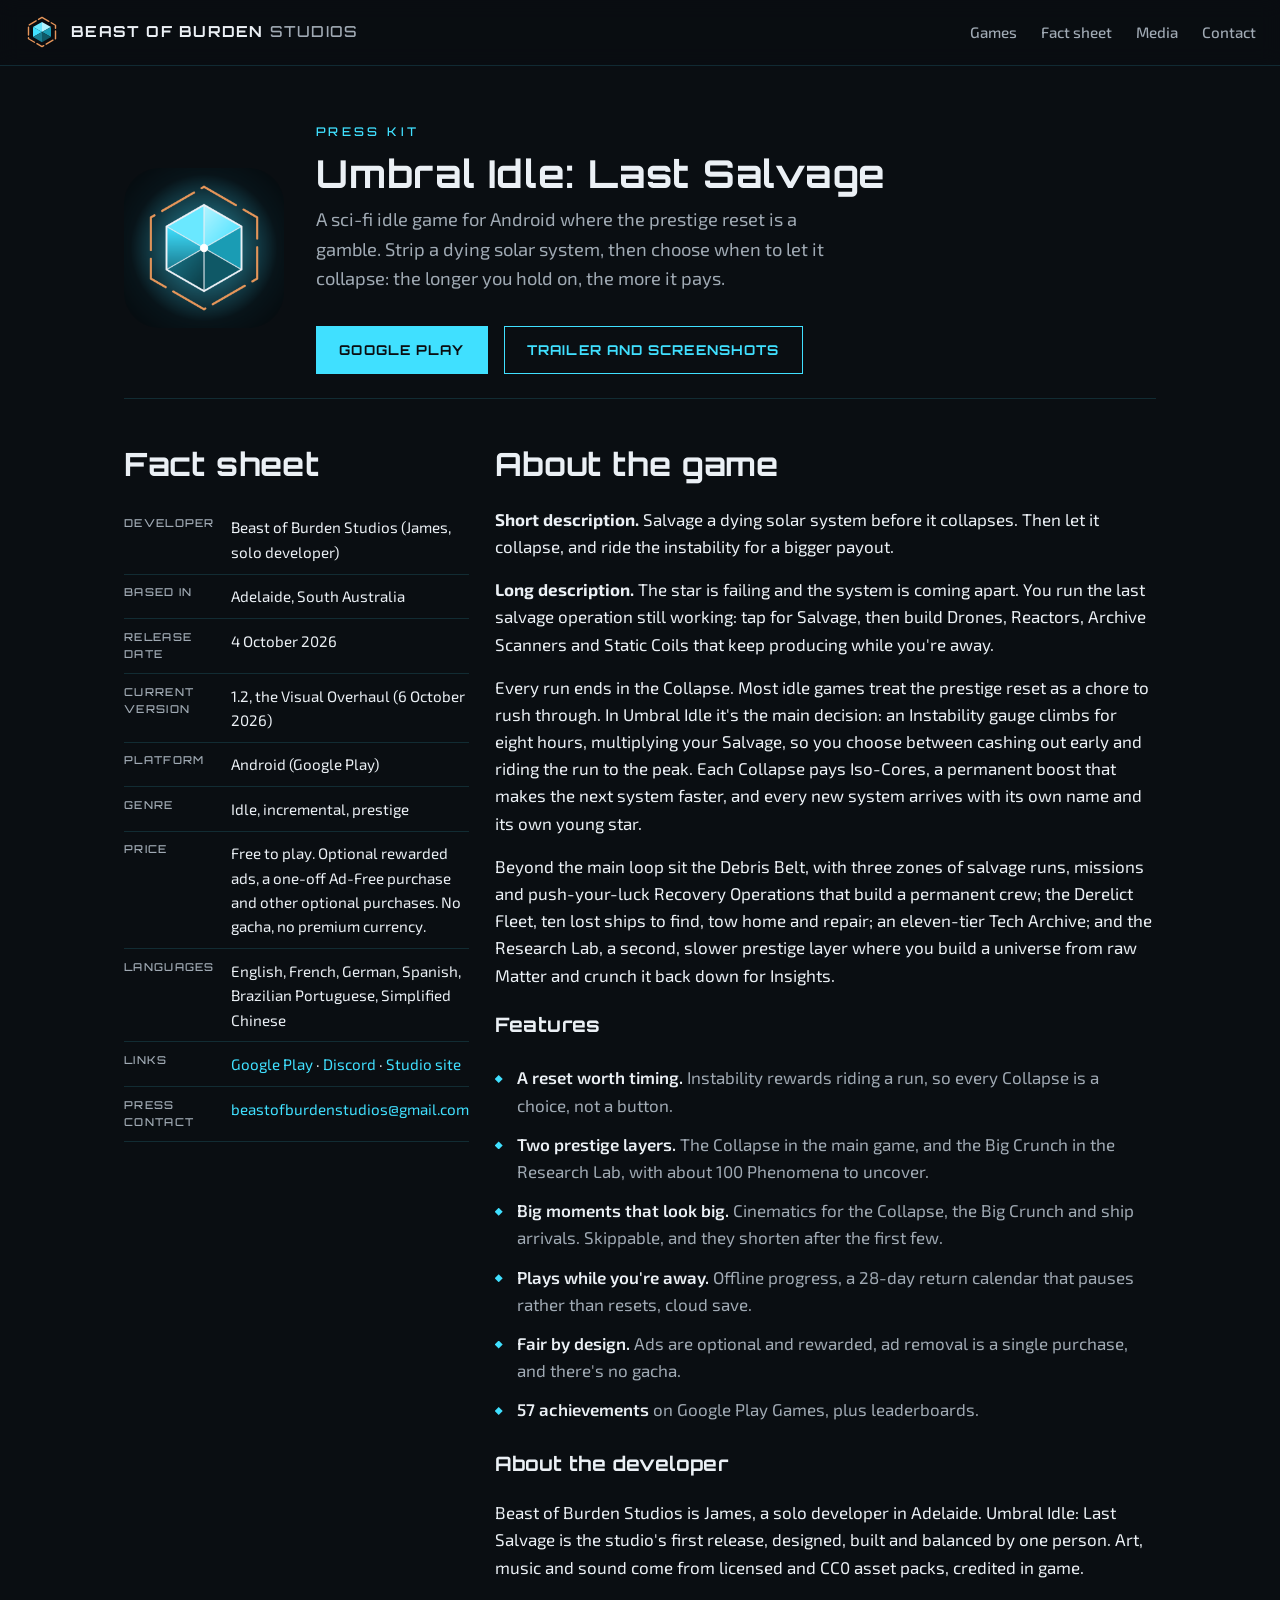
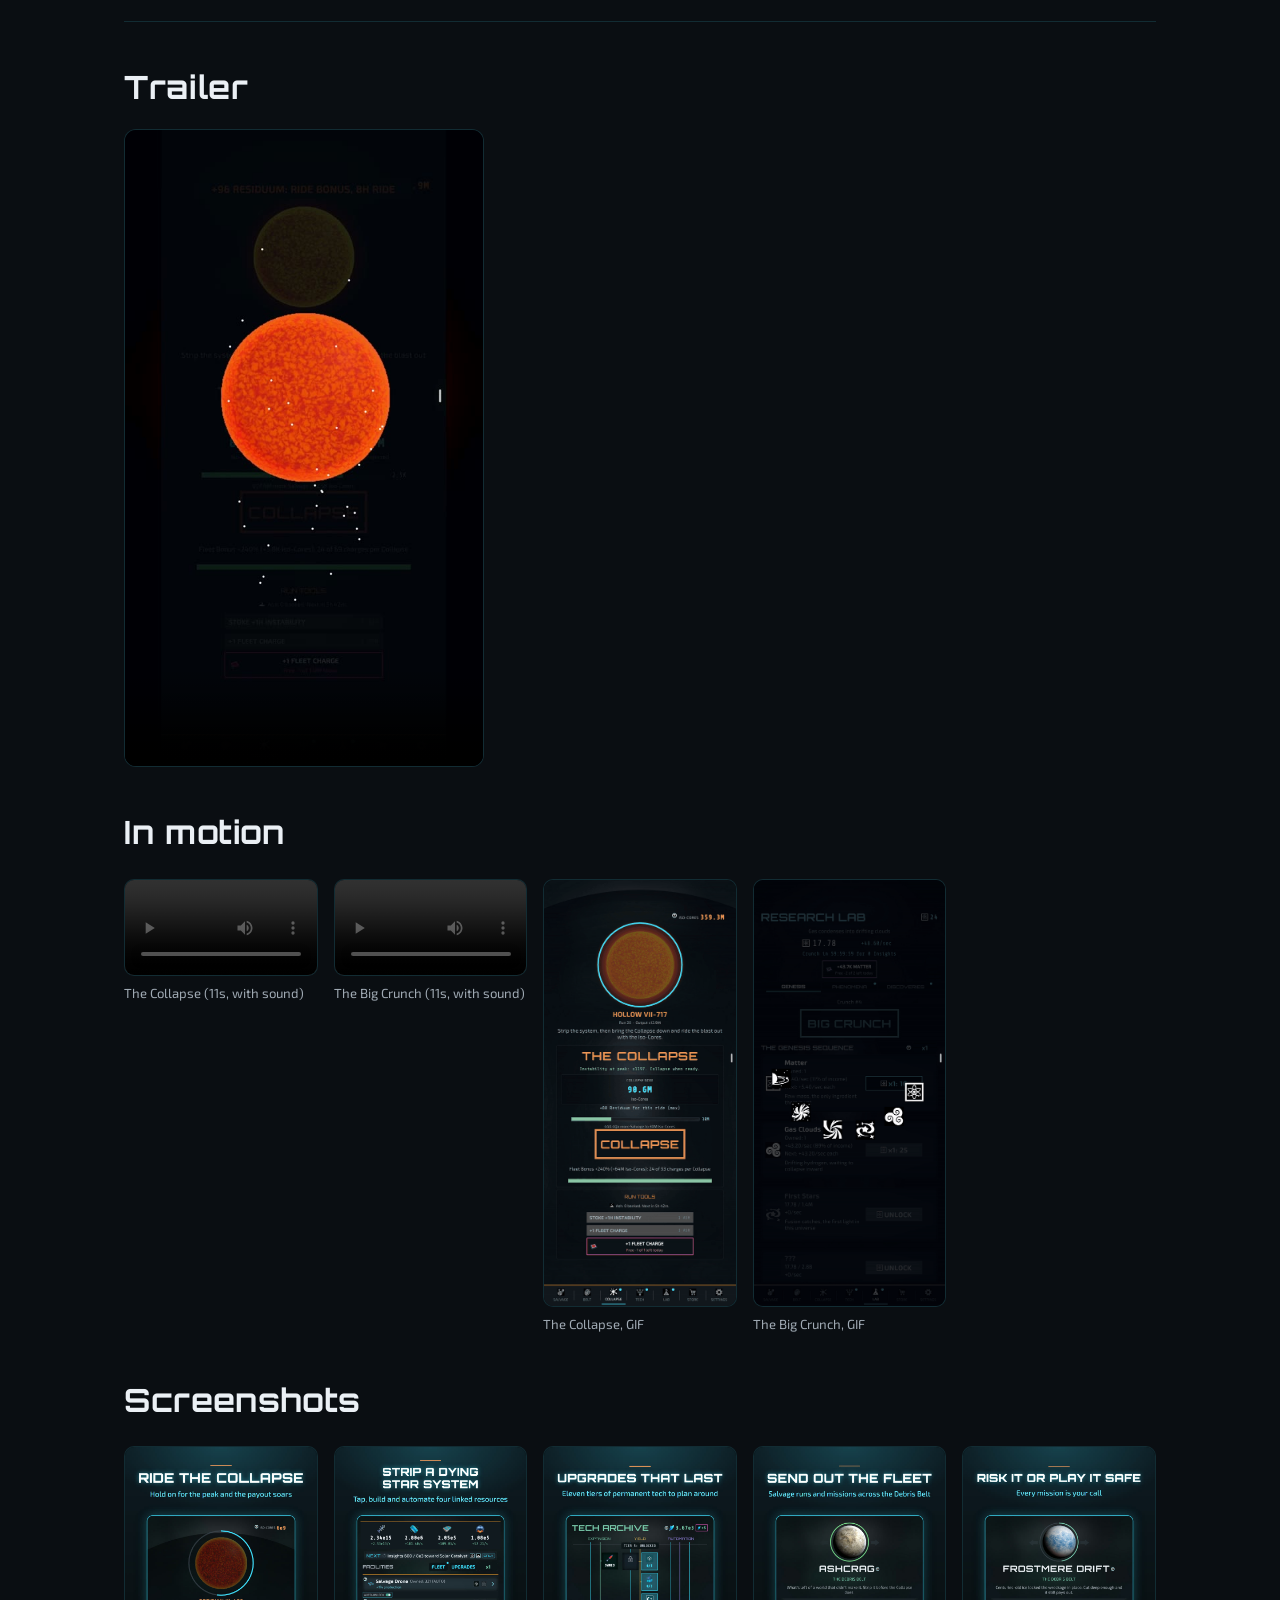
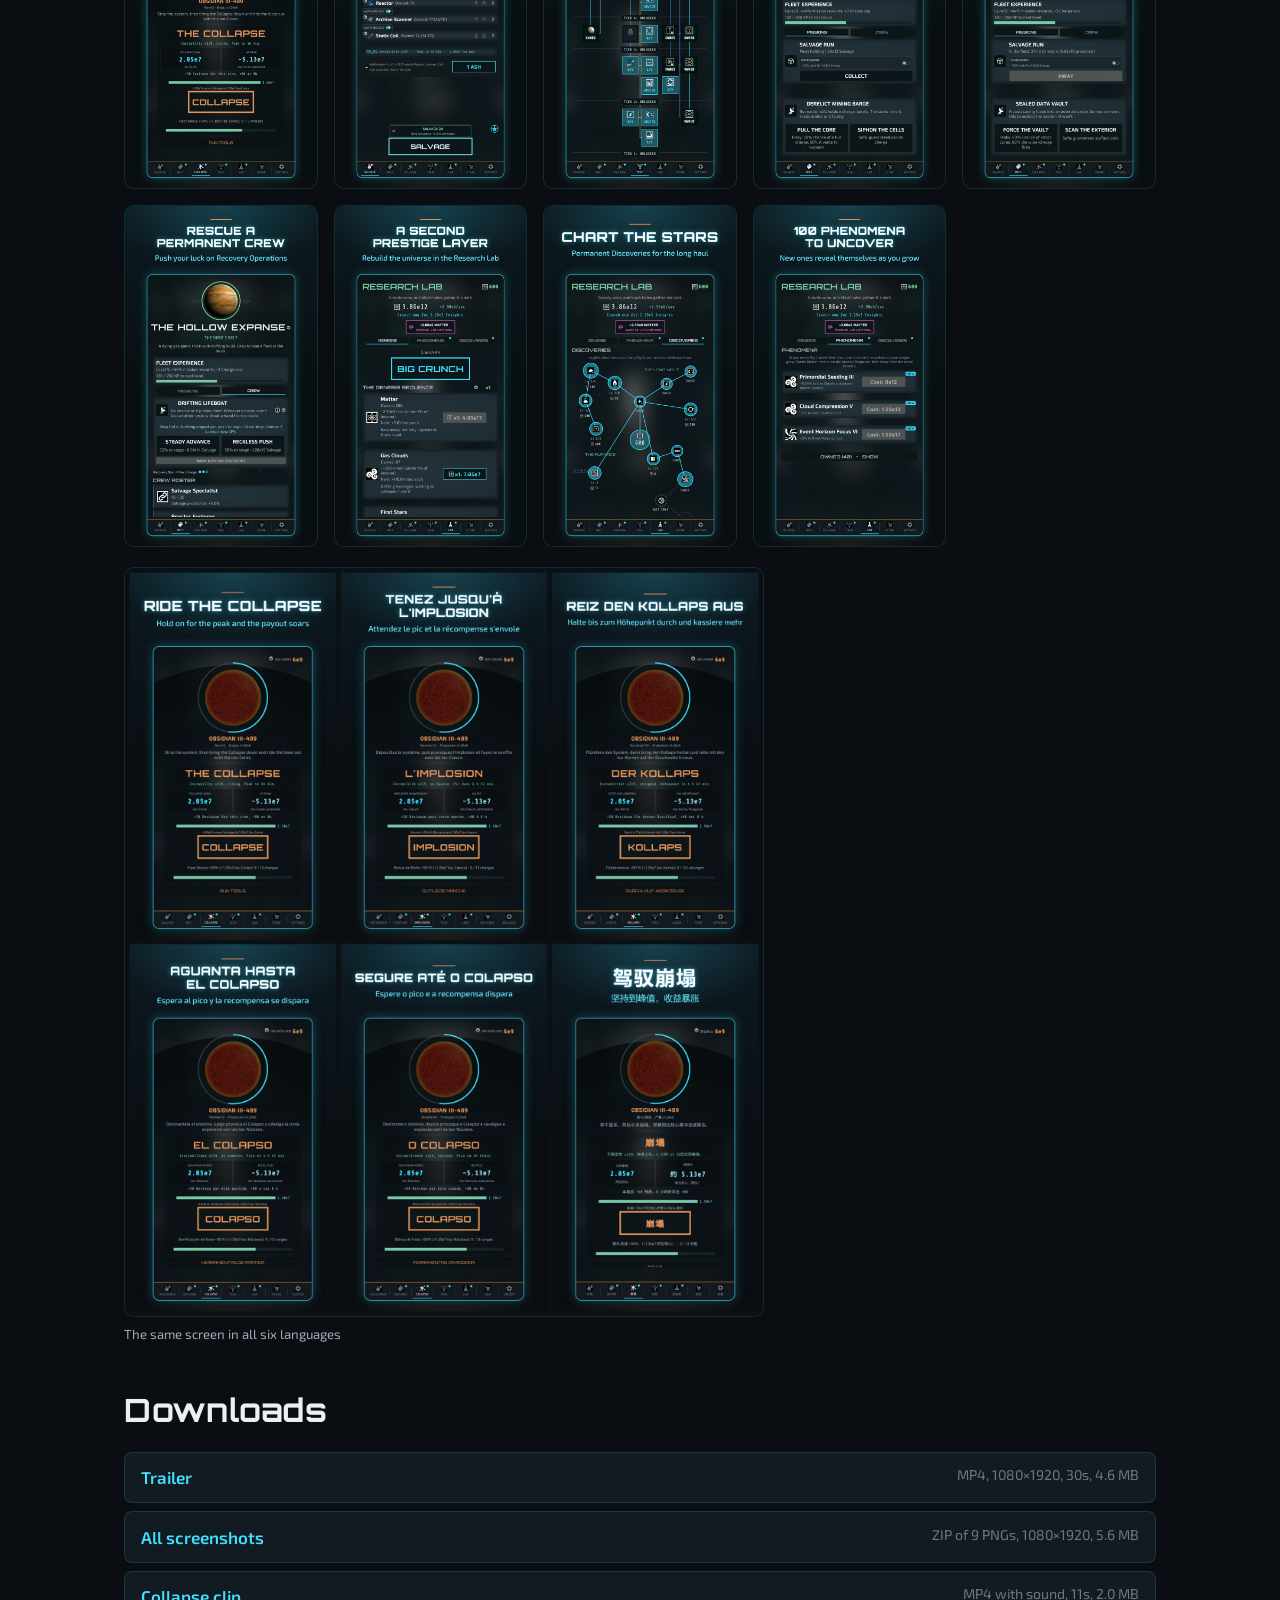
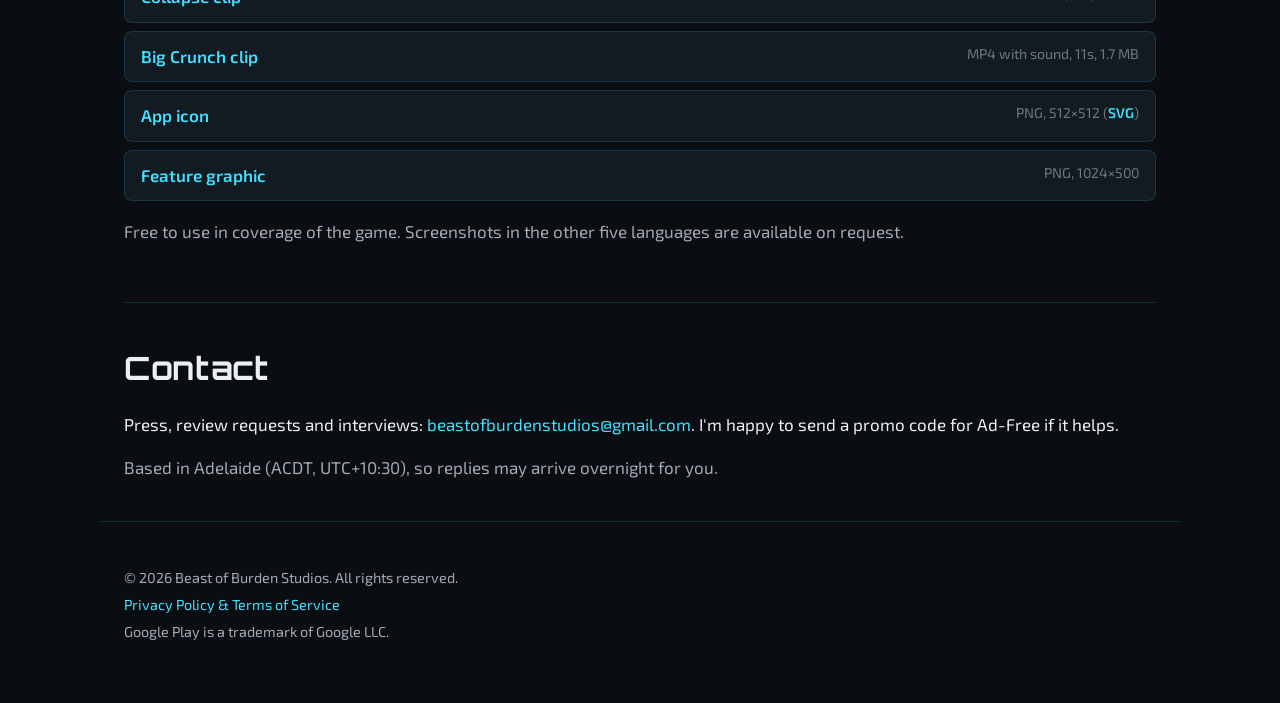
==== umbral/press/index.html @ 2c3c7633 "Add the Umbral Idle press kit page and link it from the game card Fact sheet, descriptions, features" ====
<!DOCTYPE html>
<html lang="en">
<head>
<meta charset="UTF-8">
<meta name="viewport" content="width=device-width, initial-scale=1.0">
<title>Umbral Idle: Last Salvage Press Kit</title>
<meta name="description" content="Press kit for Umbral Idle: Last Salvage, a sci-fi idle game for Android by Beast of Burden Studios, a solo developer in Adelaide. Fact sheet, trailer, screenshots, logos and contact.">
<meta property="og:title" content="Umbral Idle: Last Salvage Press Kit">
<meta property="og:description" content="Fact sheet, trailer, screenshots, logos and contact for Umbral Idle: Last Salvage (Android).">
<meta property="og:image" content="https://jumentous.github.io/umbral/press/media/umbral_idle_feature_1024x500.png">
<meta name="theme-color" content="#0a0e12">
<link rel="icon" type="image/png" href="../../assets/umbral-idle-icon.png">
<link rel="preconnect" href="https://fonts.googleapis.com">
<link rel="preconnect" href="https://fonts.gstatic.com" crossorigin>
<link href="https://fonts.googleapis.com/css2?family=Orbitron:wght@500;700&family=Exo+2:ital,wght@0,400;0,500;0,600;1,400;1,500&display=swap" rel="stylesheet">
<link rel="stylesheet" href="../../style.css">
<style>
/* Press kit: reuses the studio site's tokens and type; adds a fact sheet, media grid and download rows. */
.press-hero { padding: 3.5rem 0 1.5rem; display: grid; grid-template-columns: 160px 1fr; gap: 2rem; align-items: center; }
.press-hero img { width: 160px; height: 160px; border-radius: 36px; }
.press-hero h1 { font-size: clamp(1.6rem, 4vw, 2.4rem); margin: 0.25rem 0 0.75rem; }
.press-grid { display: grid; grid-template-columns: minmax(0, 1fr) minmax(0, 2fr); gap: 2.5rem; align-items: start; }
.facts { width: 100%; border-collapse: collapse; font-size: 0.95rem; }
.facts th, .facts td { text-align: left; vertical-align: top; padding: 0.6rem 0; border-bottom: 1px solid var(--rule); }
.facts th { font-family: var(--display); font-size: 0.68rem; letter-spacing: 0.12em; text-transform: uppercase; color: var(--muted); font-weight: 500; width: 38%; padding-right: 1rem; }
.facts td { color: var(--fg); }
.facts a { color: var(--accent); }
.press-media { display: grid; grid-template-columns: repeat(auto-fill, minmax(180px, 1fr)); gap: 1rem; margin: 1.25rem 0; }
.press-media figure { margin: 0; min-width: 0; }
.press-media img, .press-media video { width: 100%; height: auto; display: block; border: 1px solid var(--rule); border-radius: 10px; background: var(--bg); }
.press-media figcaption { margin-top: 0.4rem; font-size: 0.82rem; color: var(--muted); }
.trailer { max-width: 360px; }
.trailer video { width: 100%; height: auto; border: 1px solid var(--rule); border-radius: 12px; display: block; background: var(--bg); }
.downloads { list-style: none; padding: 0; margin: 1rem 0; display: grid; gap: 0.5rem; }
.downloads li { display: flex; flex-wrap: wrap; justify-content: space-between; gap: 0.25rem 1rem; padding: 0.7rem 1rem; background: var(--bg-panel); border: 1px solid var(--rule); border-radius: 8px; }
.downloads a { color: var(--accent); font-weight: 600; }
.downloads span { color: var(--dim); font-size: 0.88rem; }
.press-section h2 { margin-bottom: 1rem; }
.press-section { padding: 2.5rem 0; border-top: 1px solid var(--rule); }
@media (max-width: 820px) {
  .press-grid { grid-template-columns: 1fr; gap: 1.5rem; }
  .press-hero { grid-template-columns: 1fr; gap: 1rem; padding-top: 2.5rem; }
  .press-hero img { width: 112px; height: 112px; border-radius: 26px; }
}
@media (max-width: 520px) {
  .site-nav a[href="#facts"], .site-nav a[href="#media"] { display: none; }
  .facts th { width: 34%; }
  .facts td, .prose { overflow-wrap: anywhere; }
}
</style>
</head>
<body>

<header class="site-header">
  <a class="brand" href="../../" aria-label="Beast of Burden Studios home">
    <svg class="brand-mark" viewBox="0 0 64 64" width="36" height="36" aria-hidden="true">
      <path d="M32 6 L56 20 L56 44 L32 58 L8 44 L8 20 Z" fill="none" stroke="#E6965A" stroke-width="2.5" stroke-dasharray="14 5" stroke-linecap="round" stroke-linejoin="round"/>
      <path d="M32 14 L32 32 L48 23 Z" fill="#B4F4FF"/>
      <path d="M32 14 L16 23 L32 32 Z" fill="#6AE8FF"/>
      <path d="M16 23 L16 41 L32 32 Z" fill="#40E0FF"/>
      <path d="M32 32 L48 23 L48 41 Z" fill="#1A9CB4"/>
      <path d="M16 41 L32 50 L32 32 Z" fill="#1A7C90"/>
      <path d="M32 32 L48 41 L32 50 Z" fill="#0F5866"/>
    </svg>
    <span class="brand-name">Beast of Burden <span class="brand-thin">Studios</span></span>
  </a>
  <nav class="site-nav" aria-label="Primary">
    <a href="../../#games">Games</a>
    <a href="#facts">Fact sheet</a>
    <a href="#media">Media</a>
    <a href="#contact">Contact</a>
  </nav>
</header>

<main>

  <section class="press-hero">
    <img src="media/umbral_idle_icon_512.png" alt="Umbral Idle: Last Salvage app icon" width="160" height="160">
    <div>
      <p class="eyebrow">Press kit</p>
      <h1>Umbral Idle: Last Salvage</h1>
      <p class="lede">A sci-fi idle game for Android where the prestige reset is a gamble. Strip a dying solar system, then choose when to let it collapse: the longer you hold on, the more it pays.</p>
      <div class="hero-actions">
        <a class="button button-primary" href="https://play.google.com/store/apps/details?id=com.beastofburdenstudios.projectiso" target="_blank" rel="noopener">Google Play</a>
        <a class="button button-ghost" href="#media">Trailer and screenshots</a>
      </div>
    </div>
  </section>

  <section id="facts" class="press-section press-grid">
    <div>
      <h2>Fact sheet</h2>
      <table class="facts">
        <tr><th>Developer</th><td>Beast of Burden Studios (James, solo developer)</td></tr>
        <tr><th>Based in</th><td>Adelaide, South Australia</td></tr>
        <tr><th>Release date</th><td>4 October 2026</td></tr>
        <tr><th>Current version</th><td>1.2, the Visual Overhaul (6 October 2026)</td></tr>
        <tr><th>Platform</th><td>Android (Google Play)</td></tr>
        <tr><th>Genre</th><td>Idle, incremental, prestige</td></tr>
        <tr><th>Price</th><td>Free to play. Optional rewarded ads, a one-off Ad-Free purchase and other optional purchases. No gacha, no premium currency.</td></tr>
        <tr><th>Languages</th><td>English, French, German, Spanish, Brazilian Portuguese, Simplified Chinese</td></tr>
        <tr><th>Links</th><td><a href="https://play.google.com/store/apps/details?id=com.beastofburdenstudios.projectiso" target="_blank" rel="noopener">Google Play</a> · <a href="https://discord.gg/URhqsUCgvG" target="_blank" rel="noopener">Discord</a> · <a href="../../">Studio site</a></td></tr>
        <tr><th>Press contact</th><td><a href="mailto:beastofburdenstudios@gmail.com">beastofburdenstudios@gmail.com</a></td></tr>
      </table>
    </div>

    <div class="prose">
      <h2>About the game</h2>
      <p><strong>Short description.</strong> Salvage a dying solar system before it collapses. Then let it collapse, and ride the instability for a bigger payout.</p>
      <p><strong>Long description.</strong> The star is failing and the system is coming apart. You run the last salvage operation still working: tap for Salvage, then build Drones, Reactors, Archive Scanners and Static Coils that keep producing while you're away.</p>
      <p>Every run ends in the Collapse. Most idle games treat the prestige reset as a chore to rush through. In Umbral Idle it's the main decision: an Instability gauge climbs for eight hours, multiplying your Salvage, so you choose between cashing out early and riding the run to the peak. Each Collapse pays Iso-Cores, a permanent boost that makes the next system faster, and every new system arrives with its own name and its own young star.</p>
      <p>Beyond the main loop sit the Debris Belt, with three zones of salvage runs, missions and push-your-luck Recovery Operations that build a permanent crew; the Derelict Fleet, ten lost ships to find, tow home and repair; an eleven-tier Tech Archive; and the Research Lab, a second, slower prestige layer where you build a universe from raw Matter and crunch it back down for Insights.</p>
      <h3>Features</h3>
      <ul class="feature-list">
        <li><span class="feature-title">A reset worth timing.</span> Instability rewards riding a run, so every Collapse is a choice, not a button.</li>
        <li><span class="feature-title">Two prestige layers.</span> The Collapse in the main game, and the Big Crunch in the Research Lab, with about 100 Phenomena to uncover.</li>
        <li><span class="feature-title">Big moments that look big.</span> Cinematics for the Collapse, the Big Crunch and ship arrivals. Skippable, and they shorten after the first few.</li>
        <li><span class="feature-title">Plays while you're away.</span> Offline progress, a 28-day return calendar that pauses rather than resets, cloud save.</li>
        <li><span class="feature-title">Fair by design.</span> Ads are optional and rewarded, ad removal is a single purchase, and there's no gacha.</li>
        <li><span class="feature-title">57 achievements</span> on Google Play Games, plus leaderboards.</li>
      </ul>
      <h3>About the developer</h3>
      <p>Beast of Burden Studios is James, a solo developer in Adelaide. Umbral Idle: Last Salvage is the studio's first release, designed, built and balanced by one person. Art, music and sound come from licensed and CC0 asset packs, credited in game.</p>
    </div>
  </section>

  <section id="media" class="press-section">
    <h2>Trailer</h2>
    <div class="trailer">
      <video controls preload="metadata" playsinline poster="media/trailer_poster.jpg" width="1080" height="1920">
        <source src="media/umbral_trailer_30s.mp4" type="video/mp4">
      </video>
    </div>

    <h2 style="margin-top:2.5rem">In motion</h2>
    <div class="press-media">
      <figure>
        <video controls preload="metadata" playsinline width="1080" height="2404"><source src="media/collapse_cinematic.mp4" type="video/mp4"></video>
        <figcaption>The Collapse (11s, with sound)</figcaption>
      </figure>
      <figure>
        <video controls preload="metadata" playsinline width="1080" height="2404"><source src="media/big_crunch_cinematic.mp4" type="video/mp4"></video>
        <figcaption>The Big Crunch (11s, with sound)</figcaption>
      </figure>
      <figure>
        <img src="../../assets/screenshots/umbral/collapse_cinematic.gif" alt="The Collapse cinematic as a GIF" width="480" height="1069" loading="lazy">
        <figcaption>The Collapse, GIF</figcaption>
      </figure>
      <figure>
        <img src="../../assets/screenshots/umbral/big_crunch_cinematic.gif" alt="The Big Crunch cinematic as a GIF" width="480" height="1069" loading="lazy">
        <figcaption>The Big Crunch, GIF</figcaption>
      </figure>
    </div>

    <h2 style="margin-top:2.5rem">Screenshots</h2>
    <div class="press-media">
      <figure><img src="../../assets/screenshots/umbral/01_collapse.jpg" alt="Ride the Collapse: the Collapse screen" width="720" height="1280" loading="lazy"></figure>
      <figure><img src="../../assets/screenshots/umbral/02_salvage.jpg" alt="Strip a dying star system: the Salvage screen" width="720" height="1280" loading="lazy"></figure>
      <figure><img src="../../assets/screenshots/umbral/03_archive.jpg" alt="Upgrades that last: the Tech Archive" width="720" height="1280" loading="lazy"></figure>
      <figure><img src="../../assets/screenshots/umbral/04_belt.jpg" alt="Send out the fleet: the Debris Belt" width="720" height="1280" loading="lazy"></figure>
      <figure><img src="../../assets/screenshots/umbral/05_belt_frostmere.jpg" alt="Risk it or play it safe: missions on Frostmere Drift" width="720" height="1280" loading="lazy"></figure>
      <figure><img src="../../assets/screenshots/umbral/06_belt_crew.jpg" alt="Rescue a permanent crew: a Recovery Operation" width="720" height="1280" loading="lazy"></figure>
      <figure><img src="../../assets/screenshots/umbral/07_lab.jpg" alt="A second prestige layer: the Research Lab" width="720" height="1280" loading="lazy"></figure>
      <figure><img src="../../assets/screenshots/umbral/08_lab_discoveries.jpg" alt="Chart the stars: the Discoveries star chart" width="720" height="1280" loading="lazy"></figure>
      <figure><img src="../../assets/screenshots/umbral/09_lab_phenomena.jpg" alt="100 Phenomena to uncover" width="720" height="1280" loading="lazy"></figure>
    </div>
    <figure class="press-media" style="display:block">
      <img src="media/languages_collapse.png" alt="The Collapse screen in English, French, German, Spanish, Brazilian Portuguese and Simplified Chinese" width="1668" height="1956" loading="lazy" style="max-width:640px">
      <figcaption>The same screen in all six languages</figcaption>
    </figure>

    <h2 style="margin-top:2.5rem">Downloads</h2>
    <ul class="downloads">
      <li><a href="media/umbral_trailer_30s.mp4" download>Trailer</a><span>MP4, 1080×1920, 30s, 4.6 MB</span></li>
      <li><a href="media/umbral_idle_screenshots_1080x1920.zip" download>All screenshots</a><span>ZIP of 9 PNGs, 1080×1920, 5.6 MB</span></li>
      <li><a href="media/collapse_cinematic.mp4" download>Collapse clip</a><span>MP4 with sound, 11s, 2.0 MB</span></li>
      <li><a href="media/big_crunch_cinematic.mp4" download>Big Crunch clip</a><span>MP4 with sound, 11s, 1.7 MB</span></li>
      <li><a href="media/umbral_idle_icon_512.png" download>App icon</a><span>PNG, 512×512 (<a href="media/umbral_idle_icon.svg" download>SVG</a>)</span></li>
      <li><a href="media/umbral_idle_feature_1024x500.png" download>Feature graphic</a><span>PNG, 1024×500</span></li>
    </ul>
    <p class="muted">Free to use in coverage of the game. Screenshots in the other five languages are available on request.</p>
  </section>

  <section id="contact" class="press-section">
    <h2>Contact</h2>
    <div class="prose">
      <p>Press, review requests and interviews: <a href="mailto:beastofburdenstudios@gmail.com">beastofburdenstudios@gmail.com</a>. I'm happy to send a promo code for Ad-Free if it helps.</p>
      <p class="muted">Based in Adelaide (ACDT, UTC+10:30), so replies may arrive overnight for you.</p>
    </div>
  </section>

</main>

<footer class="site-footer">
  <p>&copy; 2026 Beast of Burden Studios. All rights reserved.</p>
  <p><a href="https://jumentous.github.io/Project-ISO/">Privacy Policy &amp; Terms of Service</a></p>
  <p class="muted">Google Play is a trademark of Google LLC.</p>
</footer>

</body>
</html>
---- style.css ----
/* Beast of Burden Studios — studio site.
   Palette lifted from the game's UI (MVP.uss): near-black ground,
   accent cyan, ember orange, cool grey text. Type: Orbitron for display,
   Exo 2 for body — the same pairing the game uses. */

:root {
  --bg: #0a0e12;
  --bg-raised: #10161c;
  --bg-panel: #131b22;
  --fg: #ebf0f5;
  --muted: #a0aab4;
  --dim: #6e7880;
  --accent: #40e0ff;
  --accent-deep: #1a9cb4;
  --ember: #e6965a;
  --brass: #e0aa48;
  --rule: rgba(64, 224, 255, 0.14);
  --max: 1080px;
  --display: "Orbitron", "Eurostile", "Bank Gothic", system-ui, sans-serif;
  --body: "Exo 2", "Segoe UI", system-ui, sans-serif;
}

* { box-sizing: border-box; }
html { scroll-behavior: smooth; }
body {
  margin: 0;
  background: var(--bg);
  color: var(--fg);
  font-family: var(--body);
  font-size: 17px;
  line-height: 1.6;
  -webkit-font-smoothing: antialiased;
}
img { max-width: 100%; height: auto; display: block; }
a { color: var(--accent); text-decoration: none; }
a:hover { color: #a0eeff; text-decoration: underline; text-underline-offset: 3px; }

h1, h2, h3, .brand-name, .button, .eyebrow {
  font-family: var(--display);
  letter-spacing: 0.02em;
}
h1 {
  font-size: clamp(2.2rem, 5.5vw, 4rem);
  line-height: 1.05;
  margin: 0 0 1.25rem;
  font-weight: 700;
}
h2 {
  font-size: clamp(1.4rem, 3vw, 2rem);
  margin: 0;
  font-weight: 700;
}
.eyebrow {
  color: var(--accent);
  font-size: 0.75rem;
  letter-spacing: 0.28em;
  text-transform: uppercase;
  margin: 0 0 0.75rem;
  font-weight: 500;
}
.muted { color: var(--muted); }

/* Header */
.site-header {
  position: sticky;
  top: 0;
  z-index: 10;
  display: flex;
  align-items: center;
  justify-content: space-between;
  gap: 1rem;
  padding: 0.9rem 1.5rem;
  background: rgba(10, 14, 18, 0.85);
  backdrop-filter: blur(10px);
  border-bottom: 1px solid var(--rule);
}
.brand {
  display: flex;
  align-items: center;
  gap: 0.7rem;
  color: var(--fg);
}
.brand:hover { text-decoration: none; color: var(--fg); }
.brand-mark { flex-shrink: 0; }
.brand-name {
  font-size: 0.95rem;
  font-weight: 700;
  letter-spacing: 0.08em;
  text-transform: uppercase;
}
.brand-thin { font-weight: 500; color: var(--muted); }
.site-nav { display: flex; gap: 1.5rem; }
.site-nav a {
  color: var(--muted);
  font-size: 0.95rem;
  font-weight: 500;
}
.site-nav a:hover { color: var(--accent); text-decoration: none; }

/* Layout */
main { max-width: var(--max); margin: 0 auto; padding: 0 1.5rem; }
.section {
  padding: 4.5rem 0;
  border-top: 1px solid var(--rule);
}
.section-head { margin-bottom: 2rem; }
.section-split {
  display: grid;
  grid-template-columns: minmax(0, 1fr) minmax(0, 2fr);
  gap: 2rem 4rem;
}
.section-split .section-head { margin-bottom: 0; }
.prose p { margin: 0 0 1rem; }
.prose p:last-child { margin-bottom: 0; }

/* Hero */
.hero {
  display: grid;
  grid-template-columns: minmax(0, 3fr) minmax(0, 2fr);
  align-items: center;
  gap: 3rem;
  padding: 5rem 0 5.5rem;
  min-height: min(70vh, 640px);
}
.lede {
  font-size: 1.15rem;
  color: var(--muted);
  max-width: 34rem;
  margin: 0 0 2rem;
}
.hero-actions, .game-actions {
  display: flex;
  flex-wrap: wrap;
  align-items: center;
  gap: 1rem;
}
.hero-art {
  position: relative;
  aspect-ratio: 1;
  max-width: 420px;
  width: 100%;
  justify-self: center;
}
.hero-art::before {
  content: "";
  position: absolute;
  inset: 8%;
  border-radius: 50%;
  background: radial-gradient(circle, rgba(220, 80, 70, 0.28) 0%, rgba(220, 80, 70, 0) 68%);
}
.hero-art::after {
  content: "";
  position: absolute;
  inset: 4%;
  border-radius: 50%;
  border: 1.5px solid var(--accent);
  opacity: 0.35;
  transform: rotate(-18deg) scaleY(0.36);
}
.hero-sun {
  position: absolute;
  width: 62%;
  left: 19%;
  top: 14%;
  filter: drop-shadow(0 0 40px rgba(220, 80, 70, 0.35));
  animation: drift 14s ease-in-out infinite;
}
.hero-planet {
  position: absolute;
  width: 20%;
  right: 4%;
  bottom: 14%;
  filter: drop-shadow(0 0 16px rgba(64, 224, 255, 0.35));
  animation: drift 9s ease-in-out infinite reverse;
}
@keyframes drift {
  0%, 100% { transform: translateY(0); }
  50% { transform: translateY(-8px); }
}
@media (prefers-reduced-motion: reduce) {
  .hero-sun, .hero-planet { animation: none; }
  html { scroll-behavior: auto; }
}

/* Buttons */
.button {
  display: inline-flex;
  align-items: center;
  justify-content: center;
  min-height: 48px;
  padding: 0.7rem 1.4rem;
  border: 1.5px solid var(--accent);
  font-size: 0.85rem;
  font-weight: 700;
  letter-spacing: 0.08em;
  text-transform: uppercase;
  color: var(--accent);
  background: transparent;
  transition: background 0.15s, color 0.15s, box-shadow 0.15s;
}
.button:hover { text-decoration: none; }
.button-primary { background: var(--accent); color: var(--bg); }
.button-primary:hover { background: #7ae9ff; color: var(--bg); box-shadow: 0 0 24px rgba(64, 224, 255, 0.35); }
.button-ghost:hover { background: rgba(64, 224, 255, 0.12); color: var(--accent); }
.button-disabled {
  border-color: var(--dim);
  color: var(--muted);
  cursor: default;
}
.text-link { font-size: 0.95rem; }

/* Game card */
.game-card {
  display: grid;
  grid-template-columns: 160px minmax(0, 1fr);
  gap: 2rem;
  padding: 2rem;
  background: var(--bg-panel);
  border: 1px solid var(--rule);
  position: relative;
}
.game-card::before,
.game-card::after {
  content: "";
  position: absolute;
  width: 18px;
  height: 18px;
  border: 2px solid var(--accent);
}
.game-card::before { top: -1px; left: -1px; border-right: 0; border-bottom: 0; }
.game-card::after { bottom: -1px; right: -1px; border-left: 0; border-top: 0; }
.game-icon {
  width: 160px;
  height: 160px;
  border-radius: 36px;
  box-shadow: 0 20px 50px rgba(0, 0, 0, 0.55);
}
.game-card + .game-card { margin-top: 2rem; }
.game-title {
  font-size: clamp(1.25rem, 2.4vw, 1.6rem);
  margin: 0 0 0.25rem;
  font-weight: 700;
}
/* Temptation has no sourced art yet: an honest placeholder panel, same
   footprint as the Umbral icon, never a stand-in illustration. */
.game-art--placeholder {
  width: 160px;
  height: 160px;
  border-radius: 36px;
  border: 1.5px dashed rgba(230, 150, 90, 0.5);
  background: rgba(230, 150, 90, 0.06);
  display: flex;
  flex-direction: column;
  align-items: center;
  justify-content: center;
  gap: 0.25rem;
  position: relative;
}
.game-art--placeholder svg { width: 96px; height: 96px; }
.game-art-note {
  position: absolute;
  bottom: 12px;
  font-family: var(--display);
  font-size: 0.6rem;
  letter-spacing: 0.18em;
  text-transform: uppercase;
  color: var(--ember);
}
.game-card--fantasy::before,
.game-card--fantasy::after { border-color: var(--ember); }
.feature-list.feature-list--ember li::before { background: var(--ember); }
/* Lay the Line: brass accent from the game's own palette */
.game-card--rail::before,
.game-card--rail::after { border-color: var(--brass); }
.game-tag.game-tag--rail { color: var(--brass); }
.feature-list.feature-list--rail li::before { background: var(--brass); }
.game-banner {
  display: block;
  width: 100%;
  height: auto;
  margin: 0 0 1.25rem;
  border: 1px solid var(--rule);
  border-radius: 10px;
  image-rendering: pixelated;
}
.game-tag {
  color: var(--ember);
  font-family: var(--display);
  font-size: 0.75rem;
  letter-spacing: 0.18em;
  text-transform: uppercase;
  margin: 0.25rem 0 1rem;
}
.game-body p { margin-top: 0; }
.feature-list {
  list-style: none;
  padding: 0;
  margin: 1.5rem 0;
  display: grid;
  gap: 0.75rem;
}
.feature-list li {
  padding-left: 1.4rem;
  position: relative;
  color: var(--muted);
}
.feature-list li::before {
  content: "";
  position: absolute;
  left: 0;
  top: 0.62em;
  width: 8px;
  height: 8px;
  background: var(--accent);
  clip-path: polygon(50% 0, 100% 50%, 50% 100%, 0 50%);
}
.feature-title { color: var(--fg); font-weight: 600; }

/* Screenshot strip — horizontally scrollable row of portrait phone
   captures inside the Umbral card; snap per shot, no scrollbar chrome
   theming beyond a thin accent track. */
.screenshot-strip {
  display: flex;
  gap: 1rem;
  margin: 1.5rem 0;
  overflow-x: auto;
  scroll-snap-type: x proximity;
  padding-bottom: 0.75rem;
  scrollbar-color: var(--accent-deep) var(--bg-raised);
  scrollbar-width: thin;
}
.screenshot {
  margin: 0;
  flex-shrink: 0;
  scroll-snap-align: start;
}
.screenshot img {
  height: 380px;
  width: auto;
  border: 1px solid var(--rule);
  border-radius: 10px;
  background: var(--bg);
}
.screenshot figcaption {
  margin-top: 0.5rem;
  font-family: var(--display);
  font-size: 0.65rem;
  letter-spacing: 0.18em;
  text-transform: uppercase;
  color: var(--muted);
  text-align: center;
}

/* Footer */
.site-footer {
  max-width: var(--max);
  margin: 0 auto;
  padding: 2.5rem 1.5rem 3.5rem;
  border-top: 1px solid var(--rule);
  color: var(--muted);
  font-size: 0.9rem;
}
.site-footer p { margin: 0.25rem 0; }

/* Responsive */
@media (max-width: 820px) {
  .hero { grid-template-columns: 1fr; padding: 3rem 0 3.5rem; min-height: 0; }
  .hero-art { max-width: 300px; order: -1; }
  .section-split { grid-template-columns: 1fr; gap: 1.25rem; }
  .game-card { grid-template-columns: 1fr; }
  .game-icon, .game-art--placeholder { width: 120px; height: 120px; border-radius: 27px; }
  .game-art--placeholder svg { width: 72px; height: 72px; }
}
@media (max-width: 520px) {
  body { font-size: 16px; }
  .site-header { padding: 0.75rem 1rem; }
  .brand-name { display: none; }
  .site-nav { gap: 1rem; }
  main { padding: 0 1rem; }
  .game-card { padding: 1.5rem; }
  .button { width: 100%; }
  .screenshot img { height: 300px; }
}

.game-tagline {
  font-family: var(--display);
  font-style: italic;
  font-size: 1rem;
  color: var(--fg);
  margin: 0 0 1.25rem;
}
.game-quote {
  margin: 1.5rem 0 0;
  padding: 1rem 1.25rem;
  border-left: 2px solid var(--ember);
  color: var(--muted);
  font-size: 0.95rem;
  font-style: italic;
}

/* PixelPicked badge: sits in the game-actions row beside the store button;
   the badge PNG carries its own frame, so just size and align it. */
.pixelpicked-badge { display: inline-flex; align-items: center; line-height: 0; }
.pixelpicked-badge img { display: block; max-width: 100%; height: auto; border-radius: 8px; }
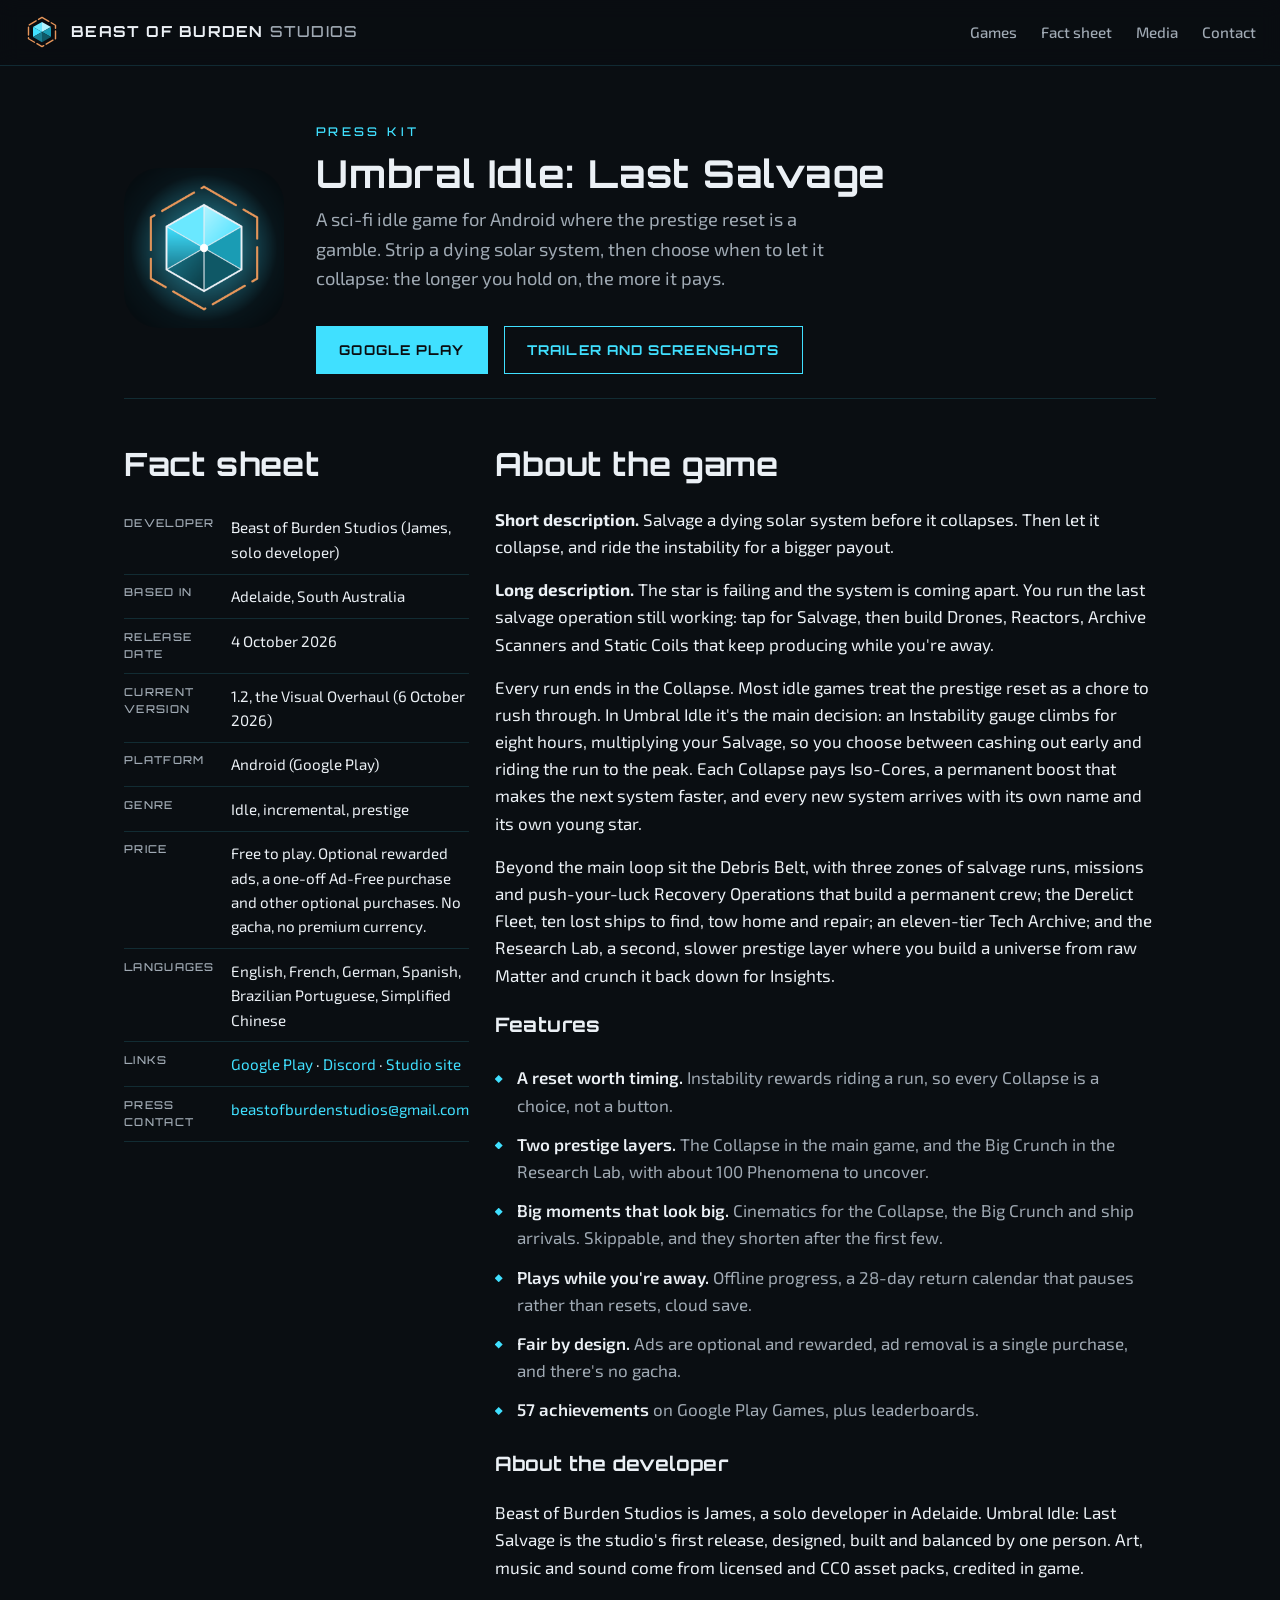
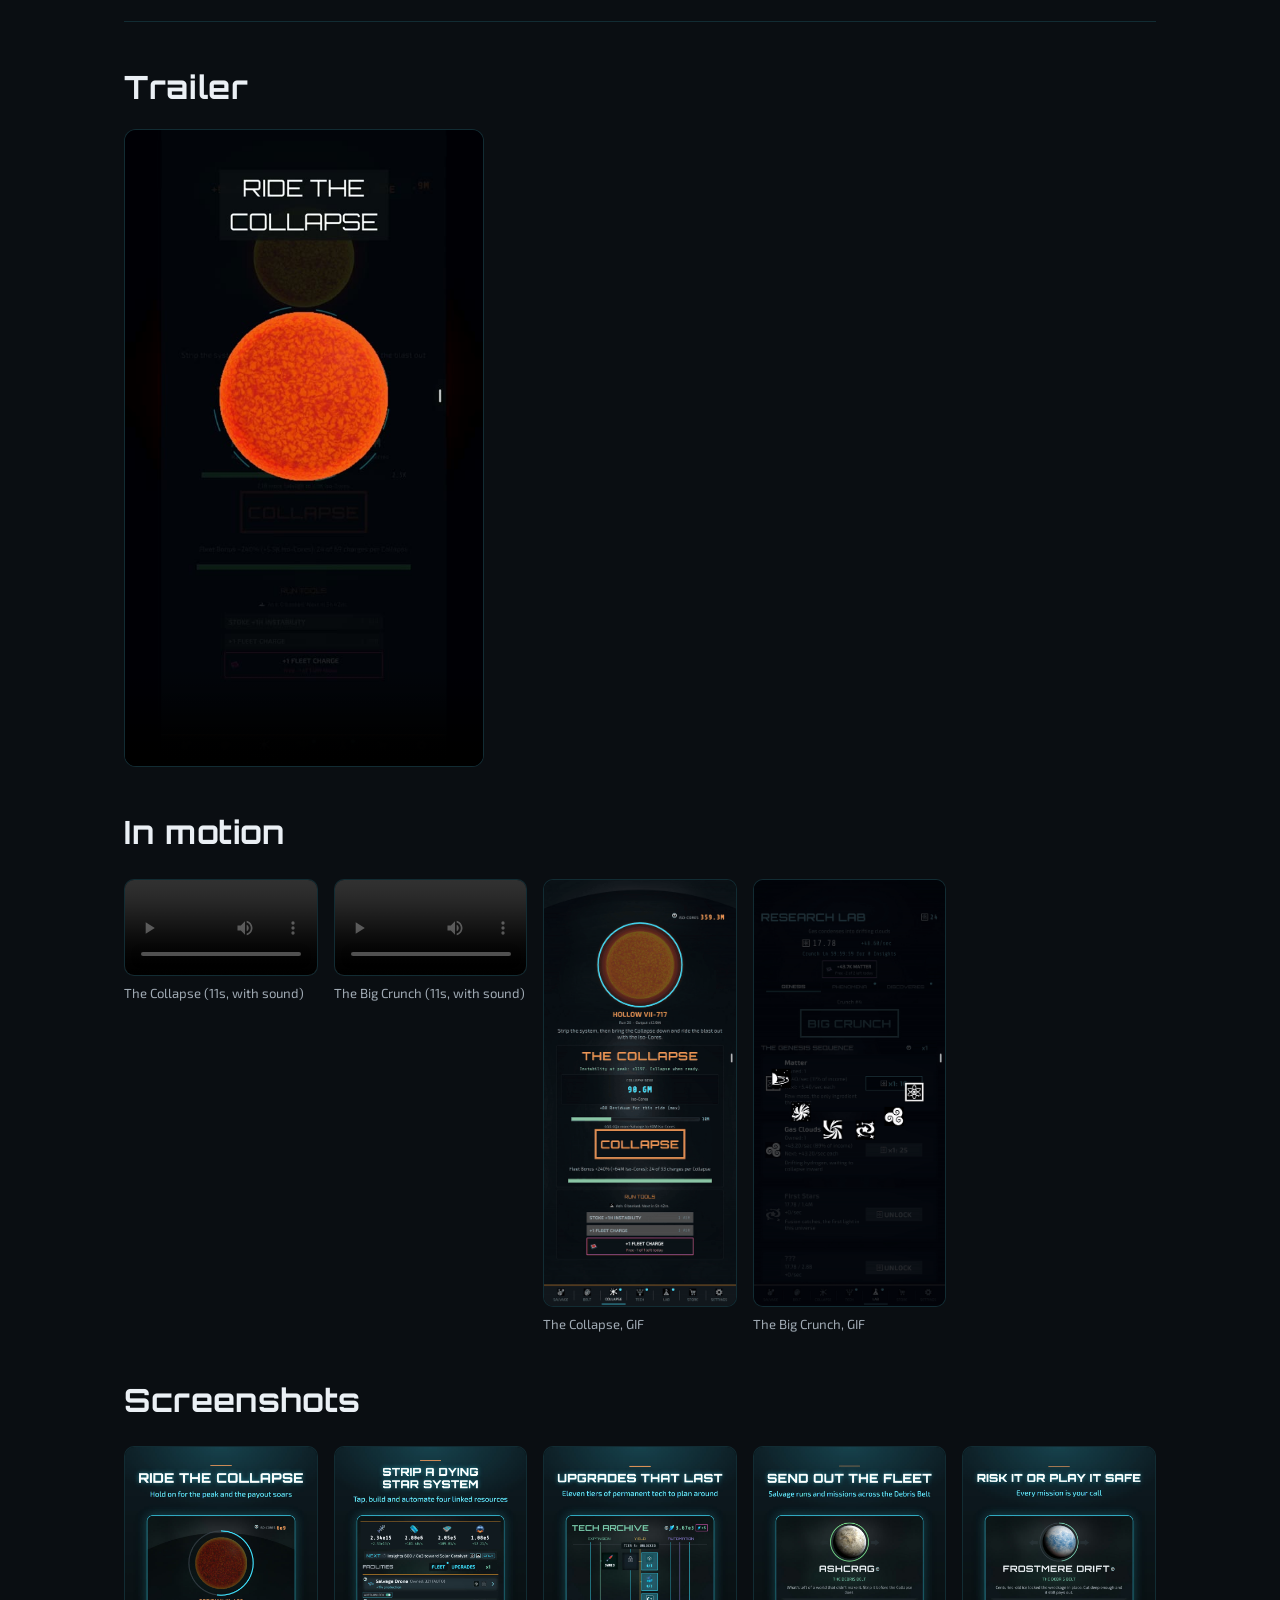
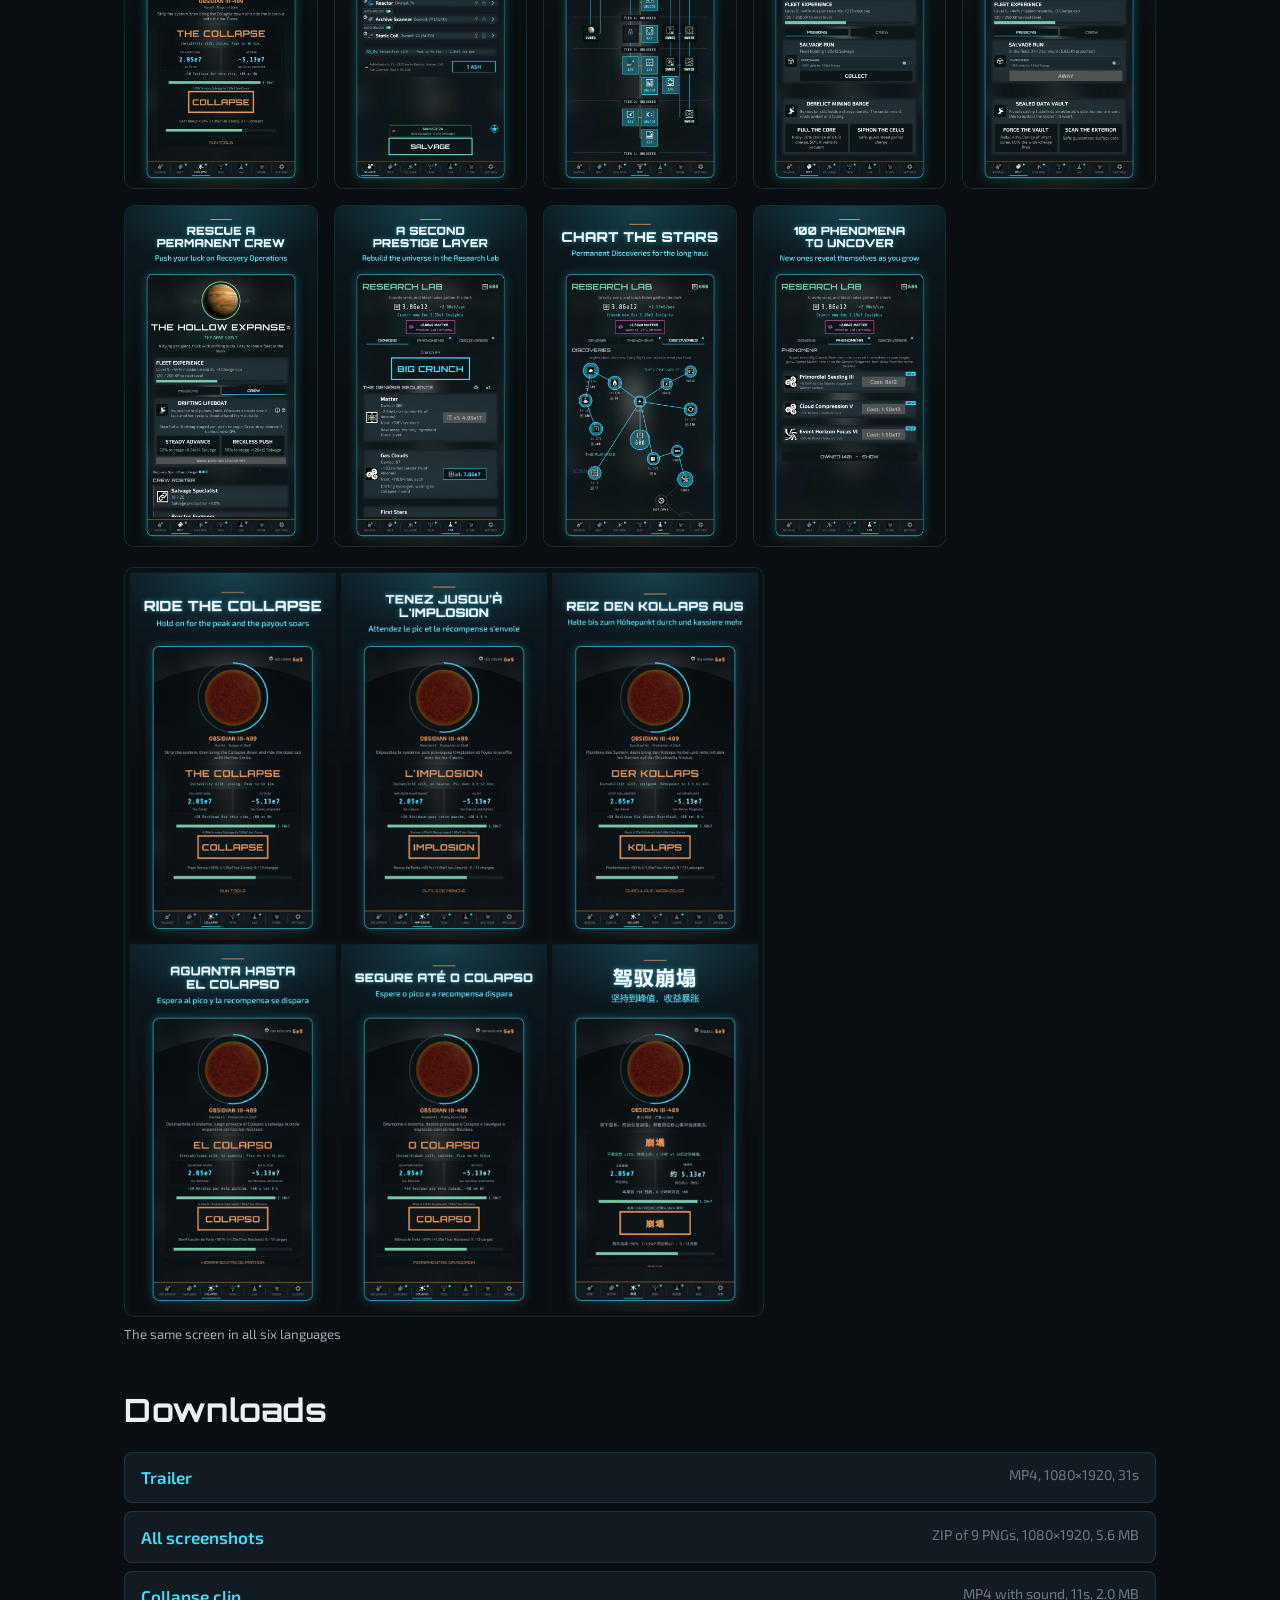
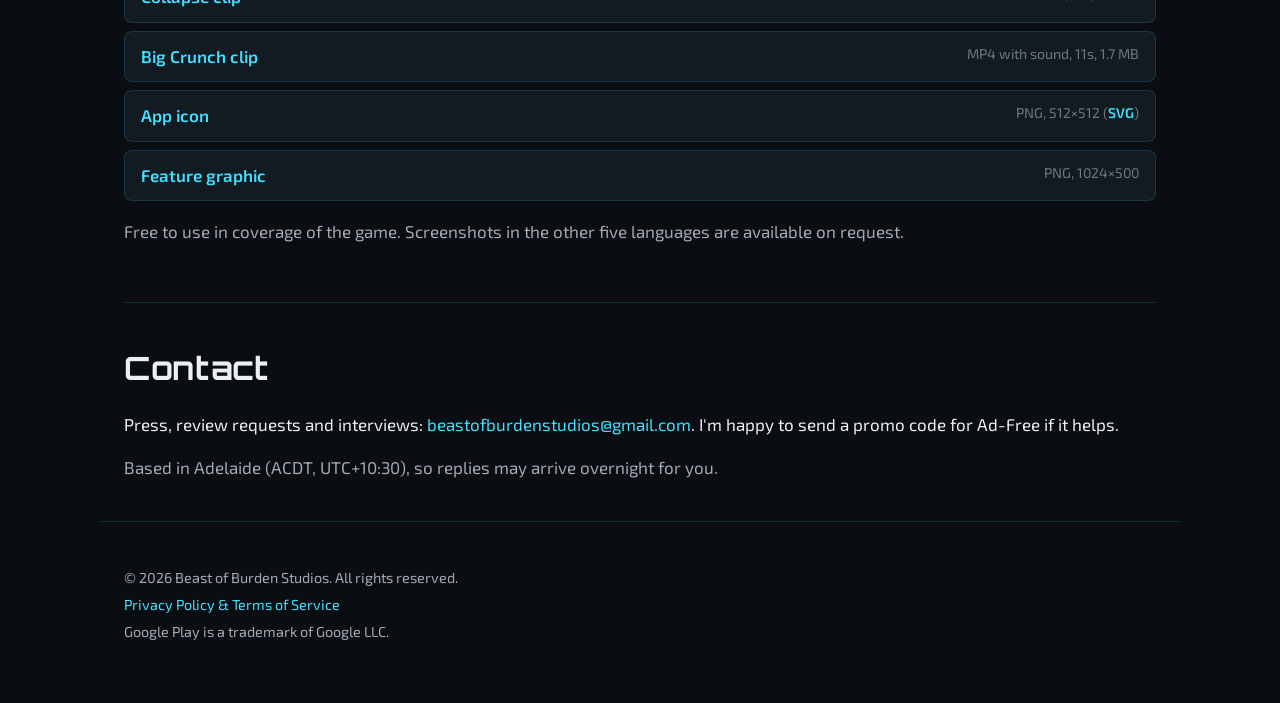
==== commit d1fc7511: "Press kit: new trailer cut with a continuous music bed and real Recovery Op footage Co-Authored-By: " ====
--- a/umbral/press/index.html
+++ b/umbral/press/index.html
@@ -171,7 +171,7 @@
 
     <h2 style="margin-top:2.5rem">Downloads</h2>
     <ul class="downloads">
-      <li><a href="media/umbral_trailer_30s.mp4" download>Trailer</a><span>MP4, 1080×1920, 30s, 4.6 MB</span></li>
+      <li><a href="media/umbral_trailer_30s.mp4" download>Trailer</a><span>MP4, 1080×1920, 31s</span></li>
       <li><a href="media/umbral_idle_screenshots_1080x1920.zip" download>All screenshots</a><span>ZIP of 9 PNGs, 1080×1920, 5.6 MB</span></li>
       <li><a href="media/collapse_cinematic.mp4" download>Collapse clip</a><span>MP4 with sound, 11s, 2.0 MB</span></li>
       <li><a href="media/big_crunch_cinematic.mp4" download>Big Crunch clip</a><span>MP4 with sound, 11s, 1.7 MB</span></li>
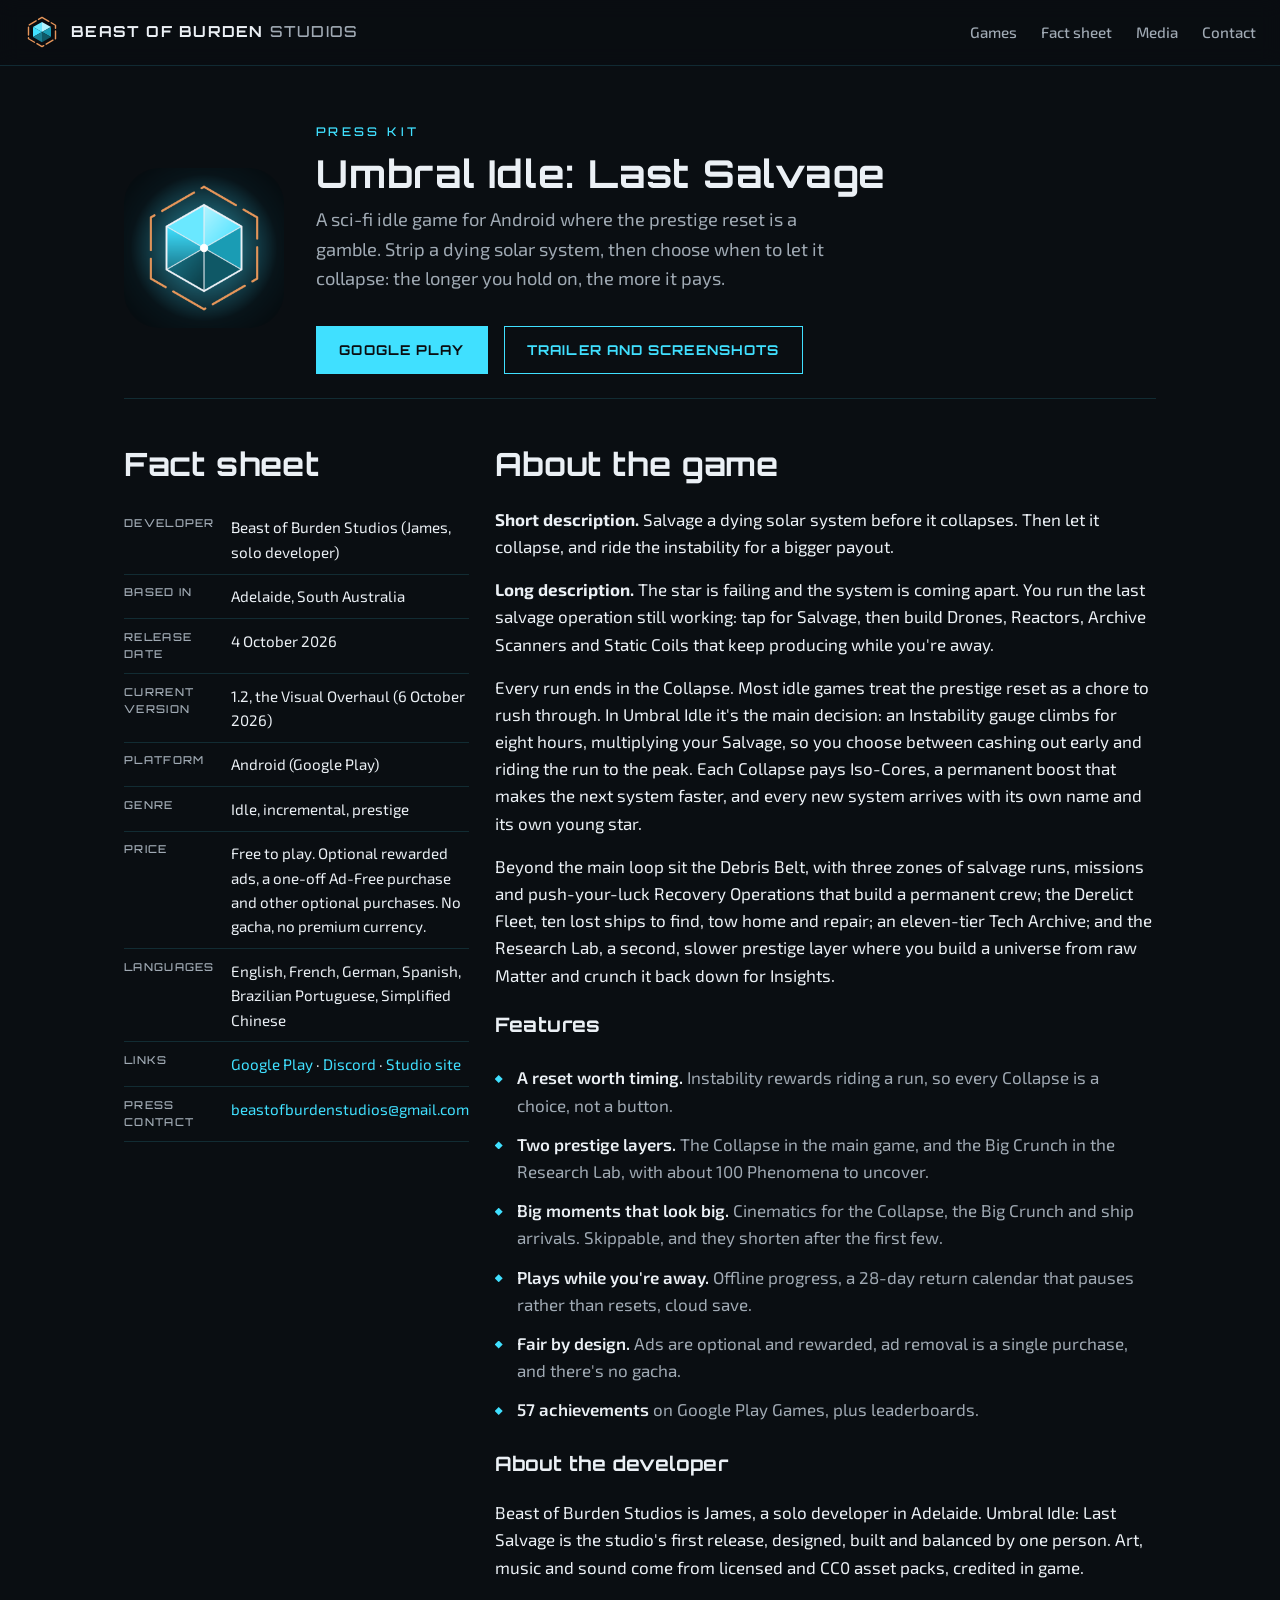
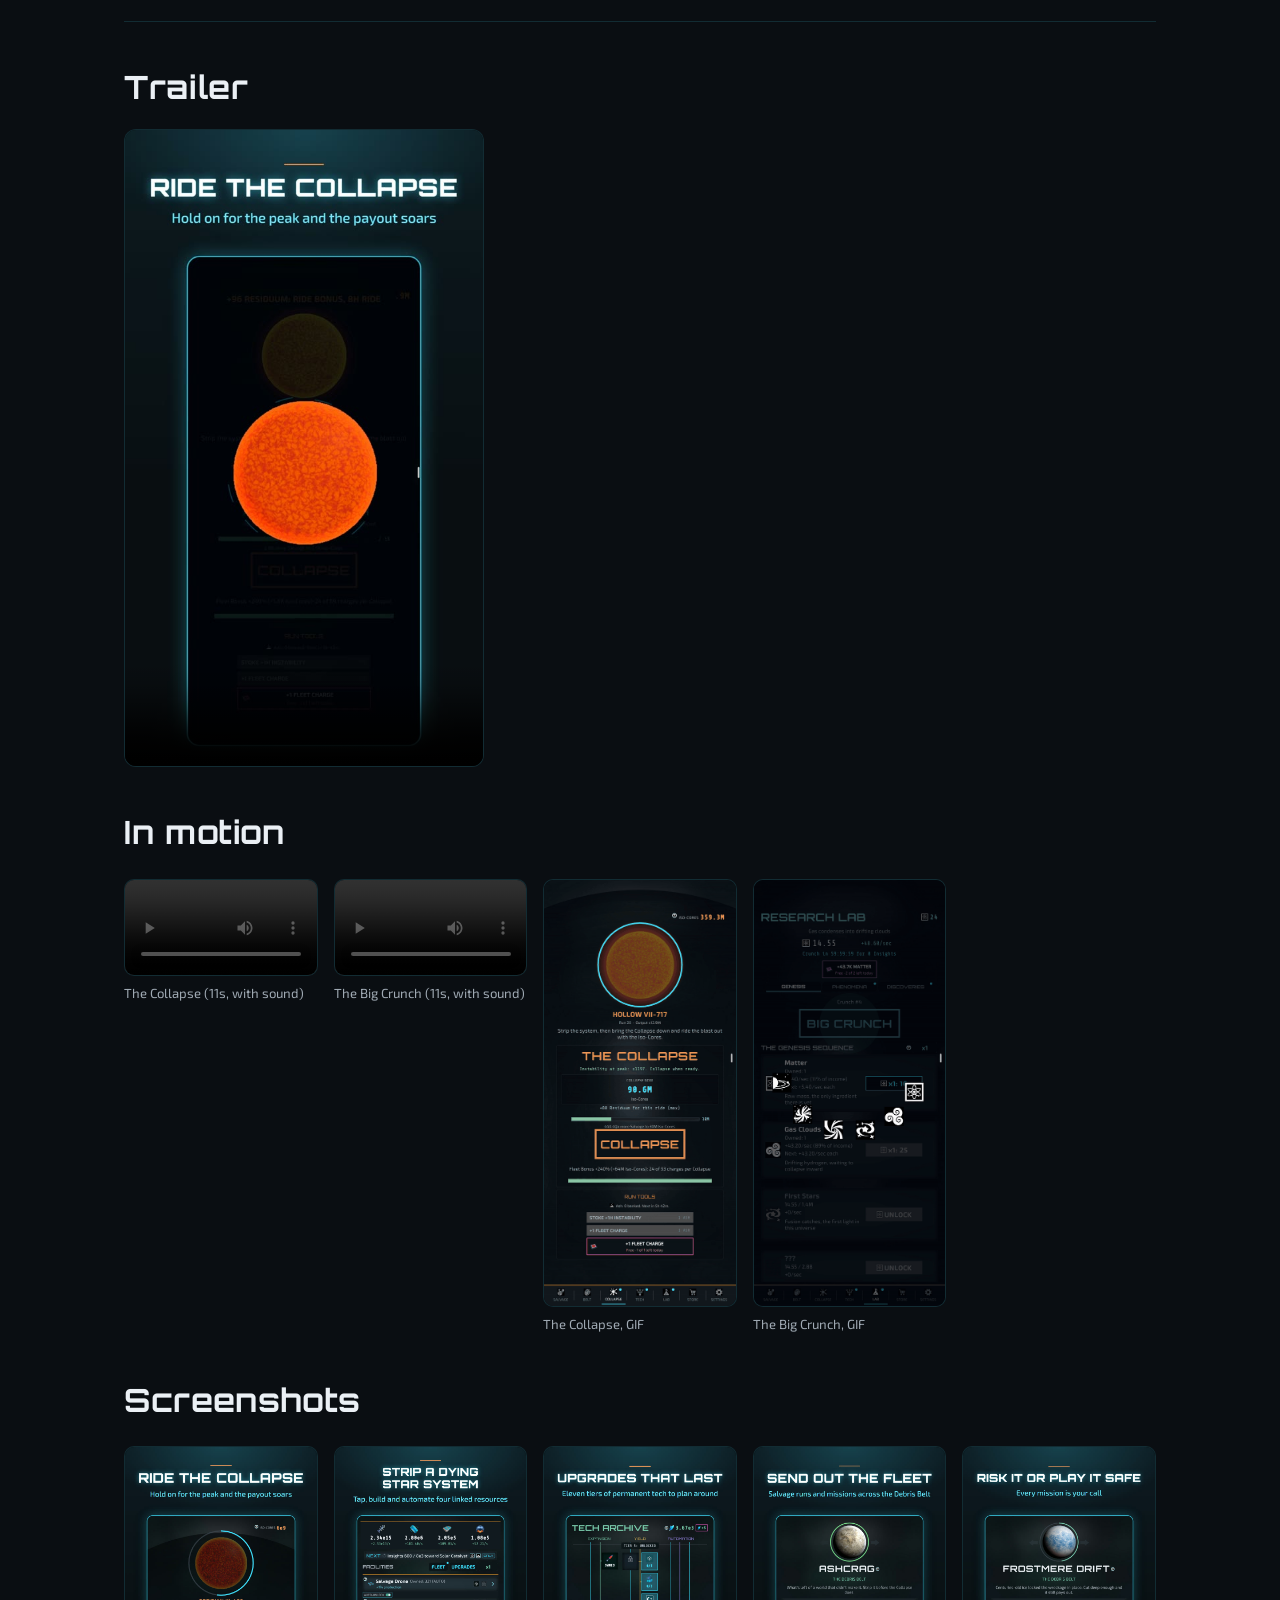
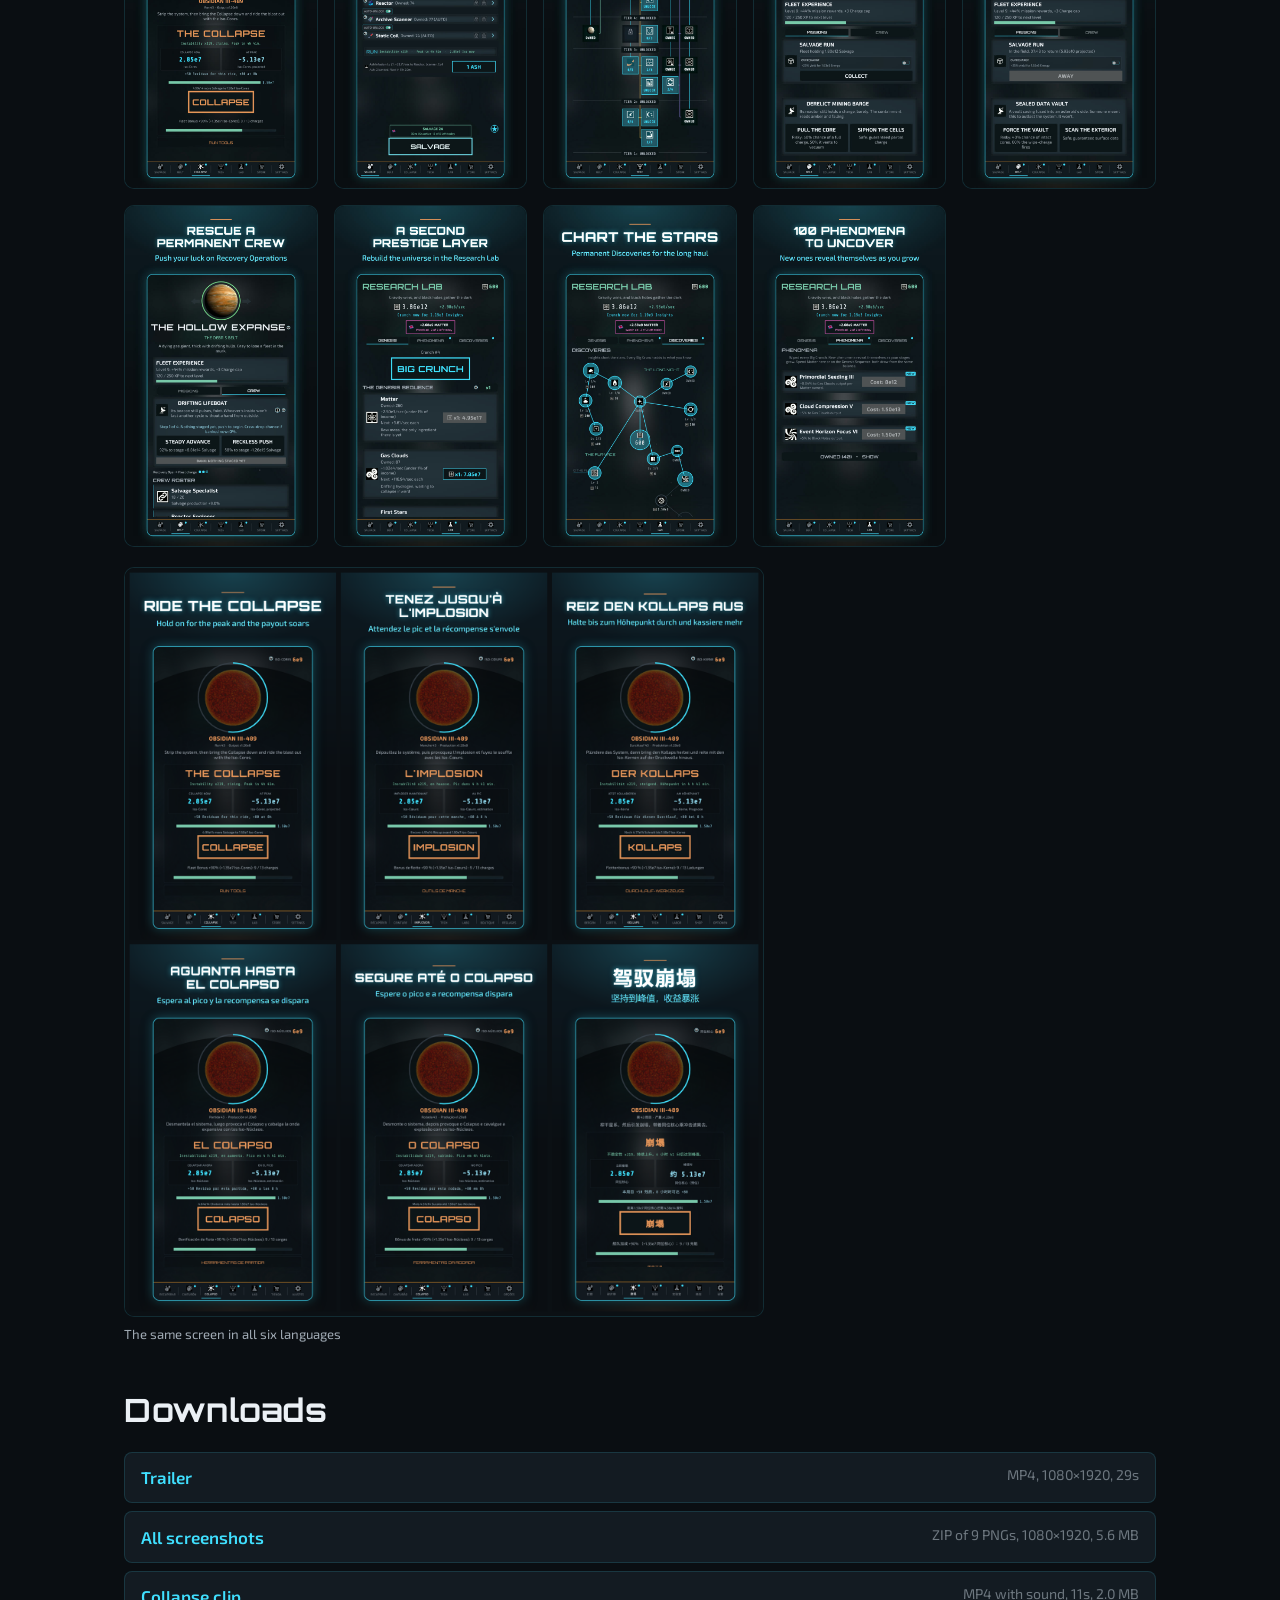
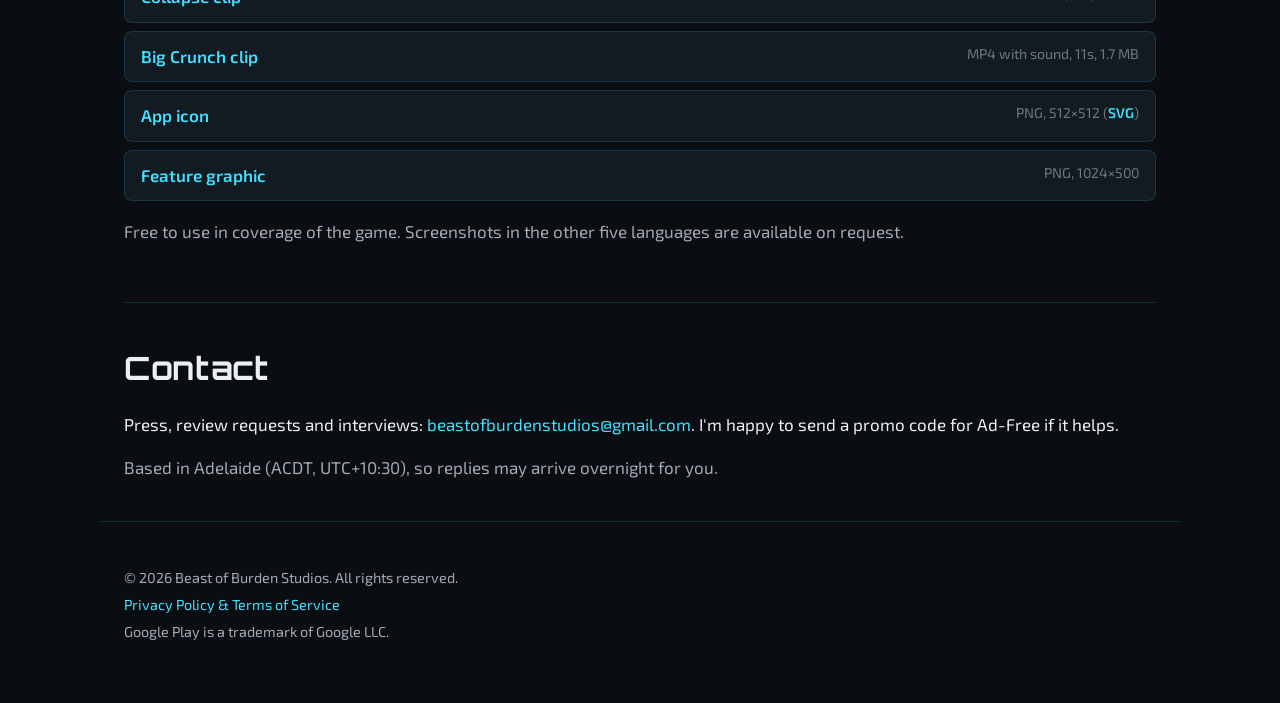
==== commit 43918757: "Press kit: trailer restyled to match the captioned store screenshots Co-Authored-By: Claude Opus 5.5" ====
--- a/umbral/press/index.html
+++ b/umbral/press/index.html
@@ -171,7 +171,7 @@
 
     <h2 style="margin-top:2.5rem">Downloads</h2>
     <ul class="downloads">
-      <li><a href="media/umbral_trailer_30s.mp4" download>Trailer</a><span>MP4, 1080×1920, 31s</span></li>
+      <li><a href="media/umbral_trailer_30s.mp4" download>Trailer</a><span>MP4, 1080×1920, 29s</span></li>
       <li><a href="media/umbral_idle_screenshots_1080x1920.zip" download>All screenshots</a><span>ZIP of 9 PNGs, 1080×1920, 5.6 MB</span></li>
       <li><a href="media/collapse_cinematic.mp4" download>Collapse clip</a><span>MP4 with sound, 11s, 2.0 MB</span></li>
       <li><a href="media/big_crunch_cinematic.mp4" download>Big Crunch clip</a><span>MP4 with sound, 11s, 1.7 MB</span></li>
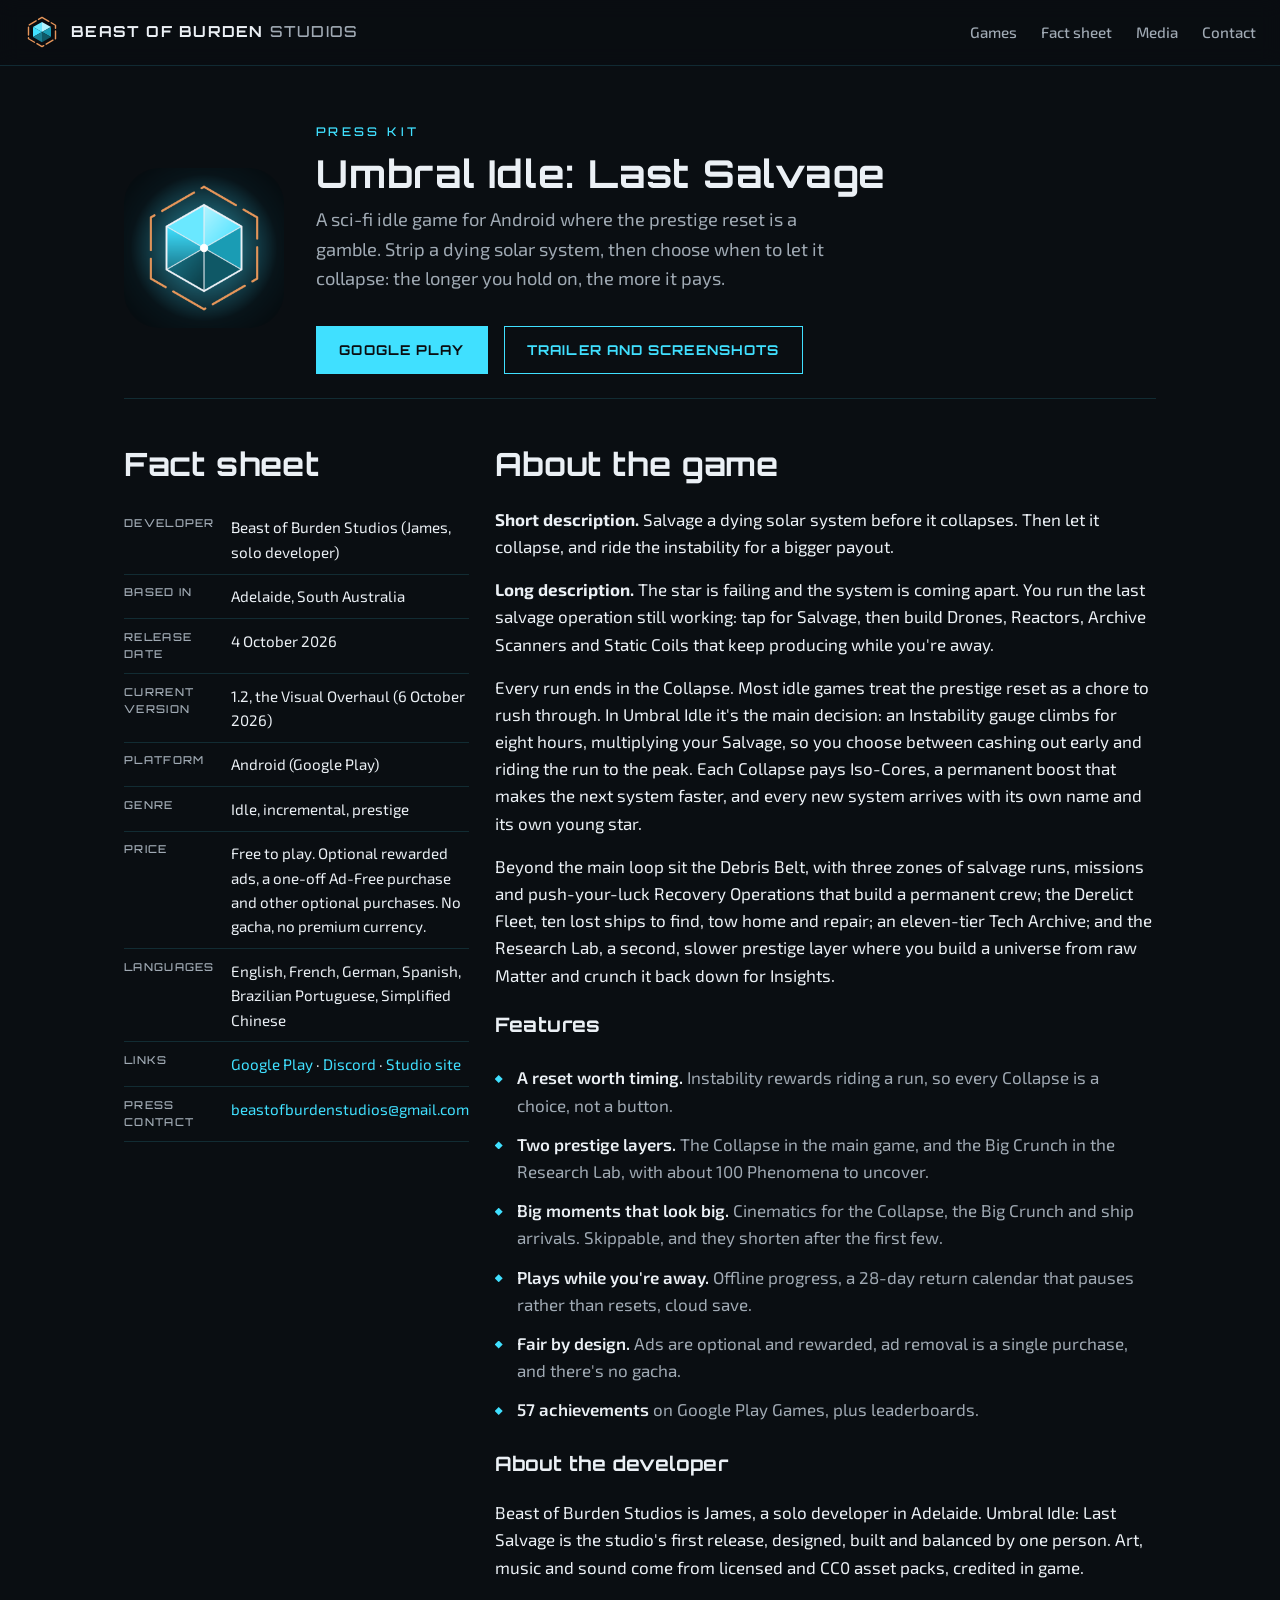
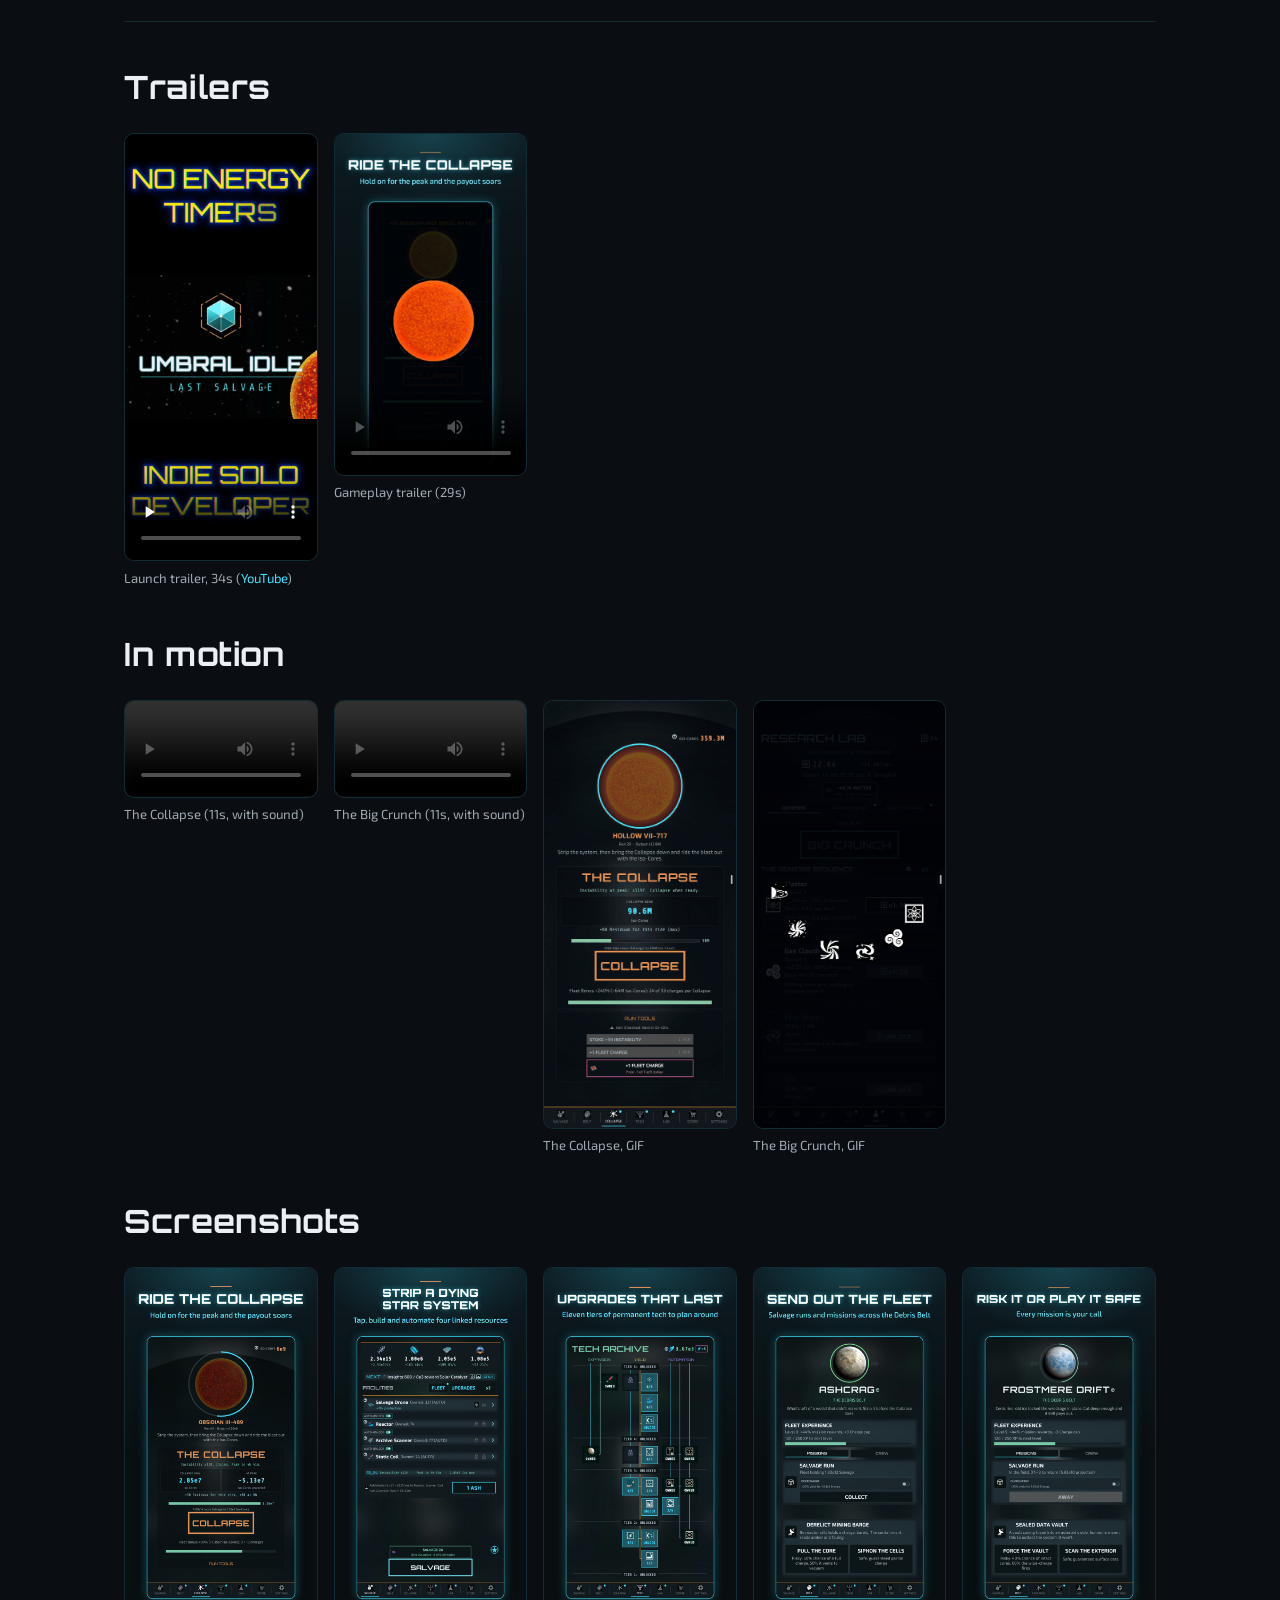
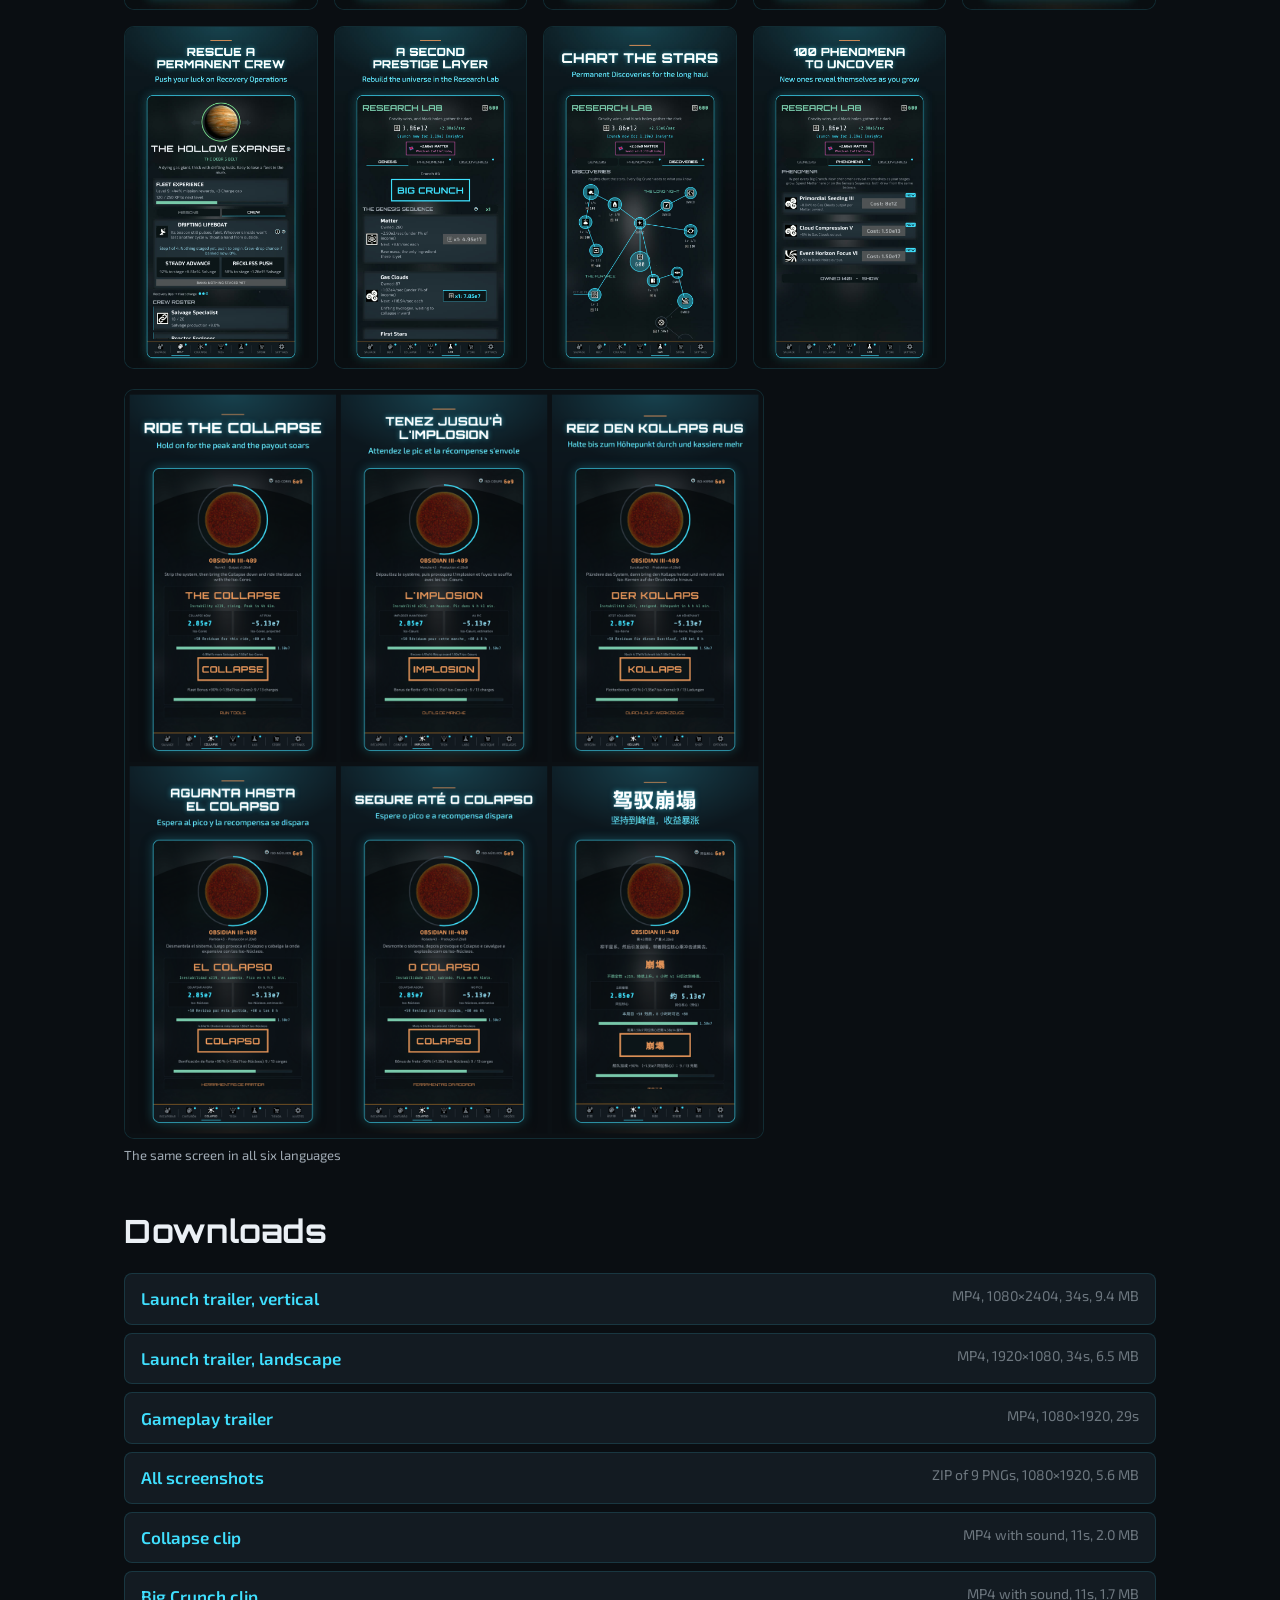
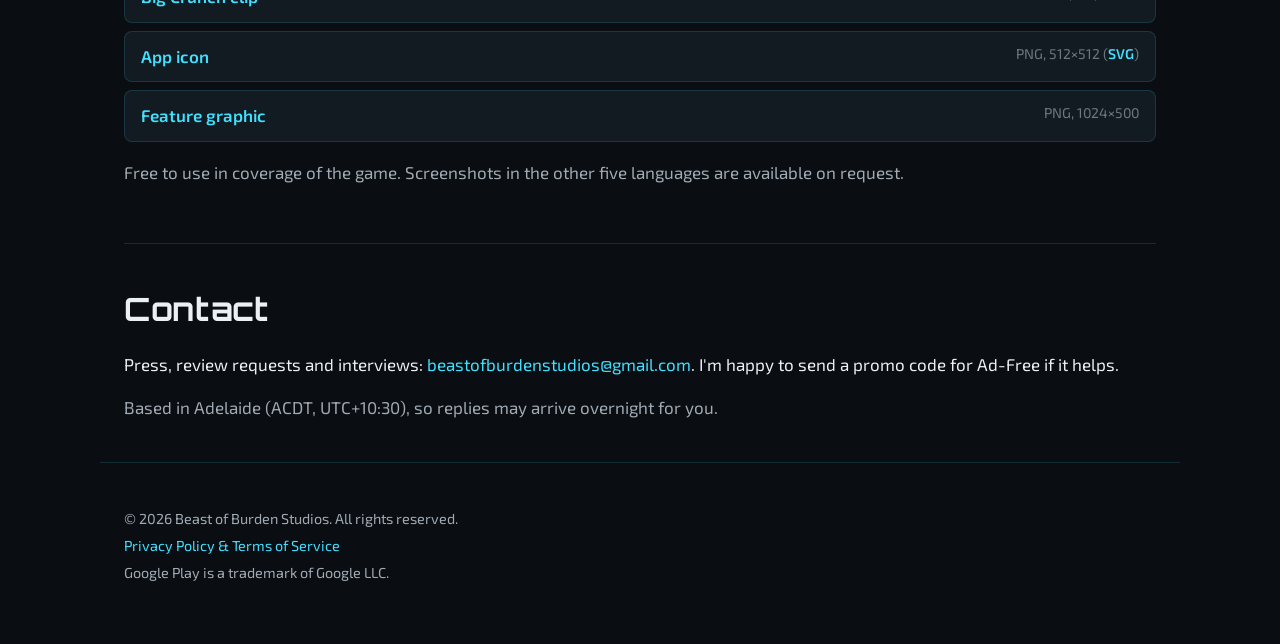
==== commit 4e0e4ebe: "Launch trailer on the homepage and press kit Homepage: YouTube Short embedded as the first tile of t" ====
--- a/umbral/press/index.html
+++ b/umbral/press/index.html
@@ -28,9 +28,8 @@
 .press-media { display: grid; grid-template-columns: repeat(auto-fill, minmax(180px, 1fr)); gap: 1rem; margin: 1.25rem 0; }
 .press-media figure { margin: 0; min-width: 0; }
 .press-media img, .press-media video { width: 100%; height: auto; display: block; border: 1px solid var(--rule); border-radius: 10px; background: var(--bg); }
+.press-media figcaption a { color: var(--accent); }
 .press-media figcaption { margin-top: 0.4rem; font-size: 0.82rem; color: var(--muted); }
-.trailer { max-width: 360px; }
-.trailer video { width: 100%; height: auto; border: 1px solid var(--rule); border-radius: 12px; display: block; background: var(--bg); }
 .downloads { list-style: none; padding: 0; margin: 1rem 0; display: grid; gap: 0.5rem; }
 .downloads li { display: flex; flex-wrap: wrap; justify-content: space-between; gap: 0.25rem 1rem; padding: 0.7rem 1rem; background: var(--bg-panel); border: 1px solid var(--rule); border-radius: 8px; }
 .downloads a { color: var(--accent); font-weight: 600; }
@@ -125,11 +124,20 @@
   </section>
 
   <section id="media" class="press-section">
-    <h2>Trailer</h2>
-    <div class="trailer">
-      <video controls preload="metadata" playsinline poster="media/trailer_poster.jpg" width="1080" height="1920">
-        <source src="media/umbral_trailer_30s.mp4" type="video/mp4">
-      </video>
+    <h2>Trailers</h2>
+    <div class="press-media">
+      <figure>
+        <video controls preload="none" playsinline poster="media/launch_trailer_poster.jpg" width="1080" height="2404">
+          <source src="media/umbral_launch_trailer_vertical.mp4" type="video/mp4">
+        </video>
+        <figcaption>Launch trailer, 34s (<a href="https://youtube.com/shorts/GBGlV24xF-A" target="_blank" rel="noopener">YouTube</a>)</figcaption>
+      </figure>
+      <figure>
+        <video controls preload="metadata" playsinline poster="media/trailer_poster.jpg" width="1080" height="1920">
+          <source src="media/umbral_trailer_30s.mp4" type="video/mp4">
+        </video>
+        <figcaption>Gameplay trailer (29s)</figcaption>
+      </figure>
     </div>
 
     <h2 style="margin-top:2.5rem">In motion</h2>
@@ -171,7 +179,9 @@
 
     <h2 style="margin-top:2.5rem">Downloads</h2>
     <ul class="downloads">
-      <li><a href="media/umbral_trailer_30s.mp4" download>Trailer</a><span>MP4, 1080×1920, 29s</span></li>
+      <li><a href="media/umbral_launch_trailer_vertical.mp4" download>Launch trailer, vertical</a><span>MP4, 1080×2404, 34s, 9.4 MB</span></li>
+      <li><a href="media/umbral_launch_trailer_landscape.mp4" download>Launch trailer, landscape</a><span>MP4, 1920×1080, 34s, 6.5 MB</span></li>
+      <li><a href="media/umbral_trailer_30s.mp4" download>Gameplay trailer</a><span>MP4, 1080×1920, 29s</span></li>
       <li><a href="media/umbral_idle_screenshots_1080x1920.zip" download>All screenshots</a><span>ZIP of 9 PNGs, 1080×1920, 5.6 MB</span></li>
       <li><a href="media/collapse_cinematic.mp4" download>Collapse clip</a><span>MP4 with sound, 11s, 2.0 MB</span></li>
       <li><a href="media/big_crunch_cinematic.mp4" download>Big Crunch clip</a><span>MP4 with sound, 11s, 1.7 MB</span></li>
--- a/style.css
+++ b/style.css
@@ -341,6 +341,14 @@
   border-radius: 10px;
   background: var(--bg);
 }
+.screenshot iframe {
+  display: block;
+  height: 380px;
+  width: 214px;
+  border: 1px solid var(--rule);
+  border-radius: 10px;
+  background: var(--bg);
+}
 .screenshot figcaption {
   margin-top: 0.5rem;
   font-family: var(--display);
